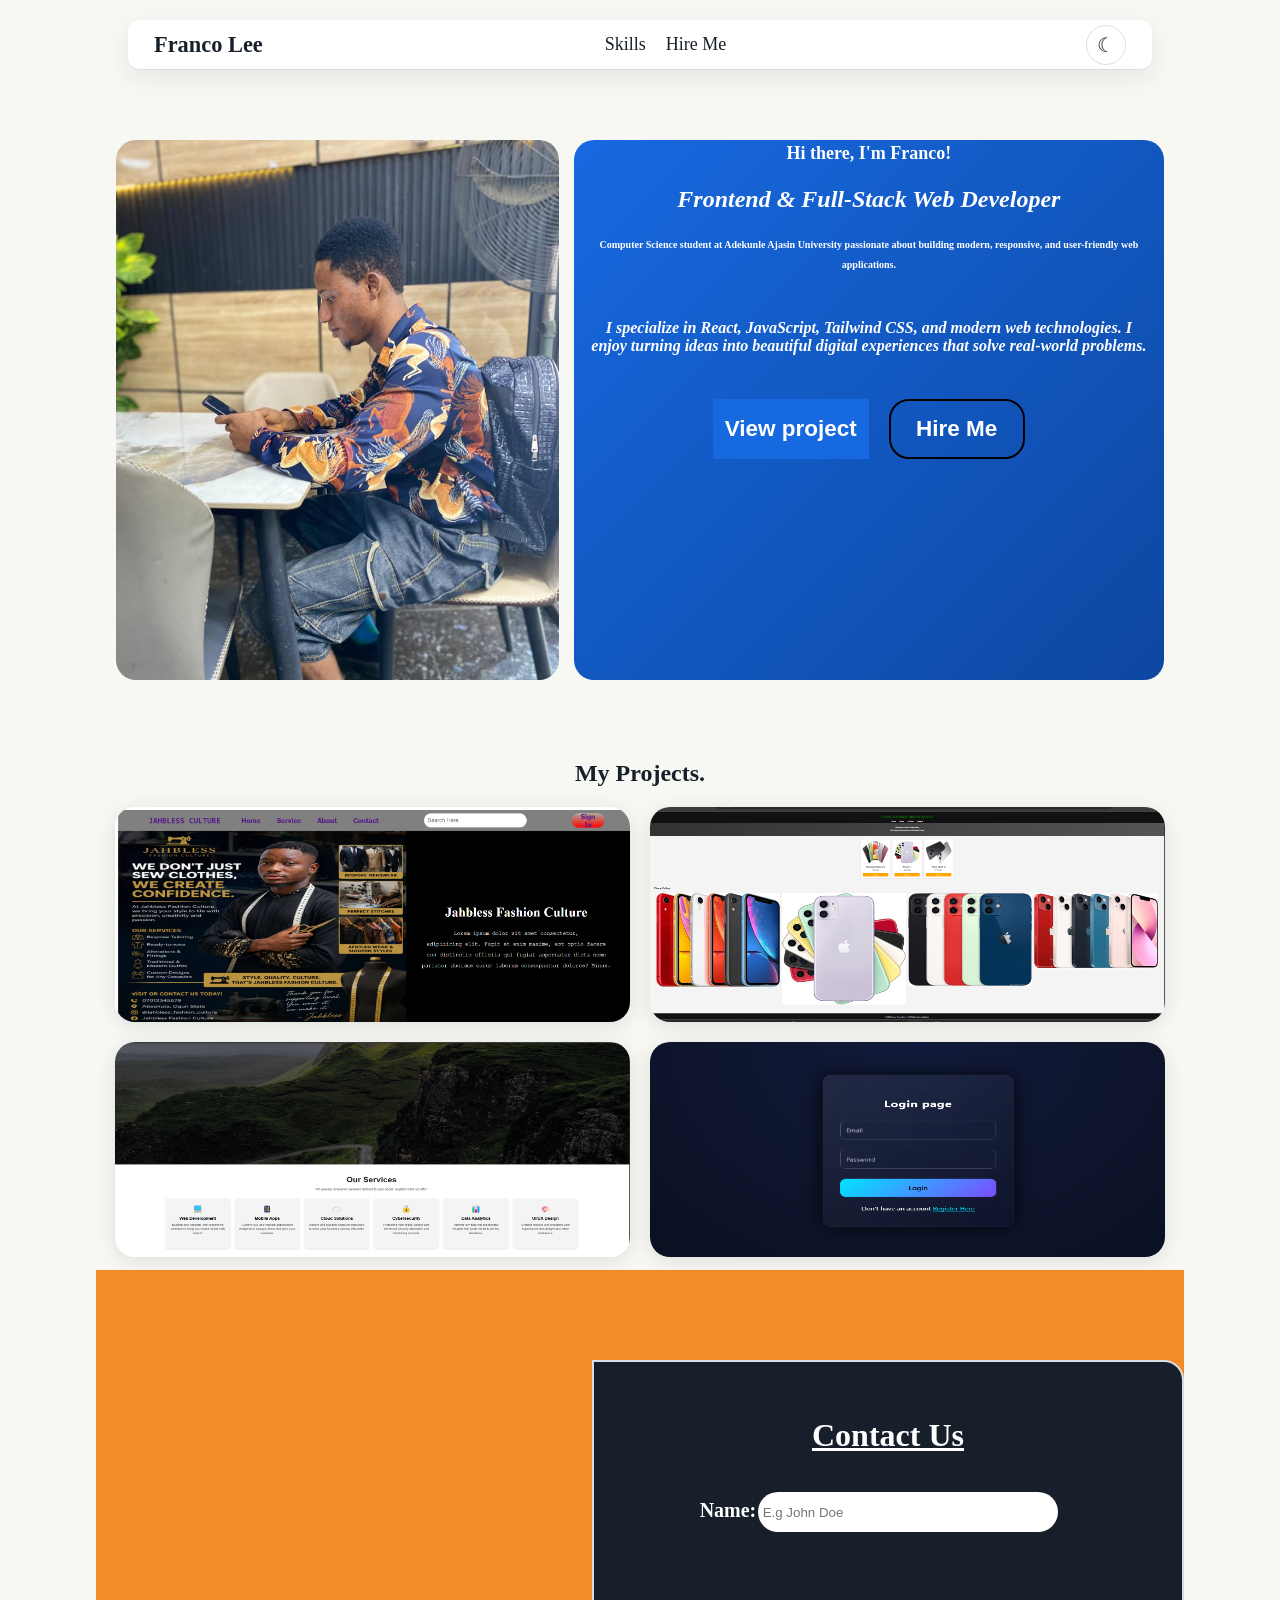
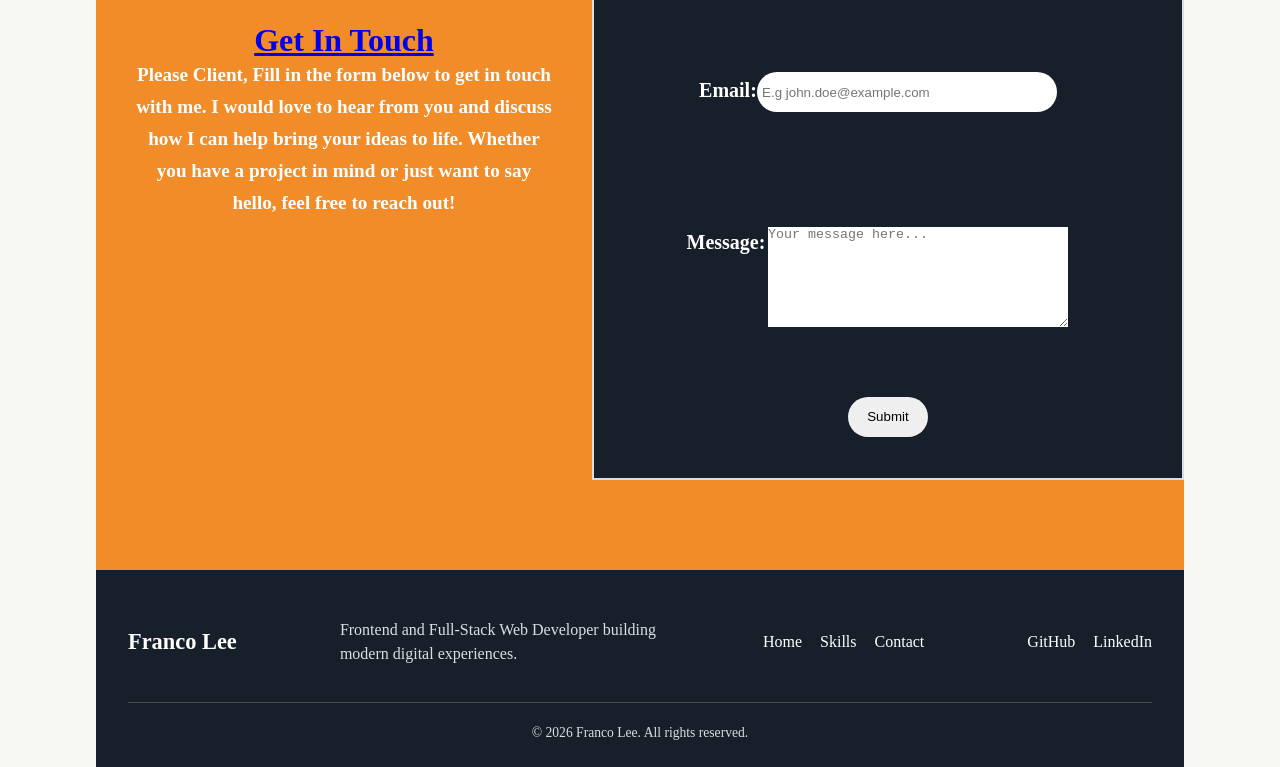
==== index.html @ 3b4adcde "first commit" ====
<!doctype html>
<html lang="en">
  <head>
    <meta charset="UTF-8" />
    <meta name="viewport" content="width=device-width, initial-scale=1.0" />
    <title>Franco Lee portfolio</title>
    <link rel="stylesheet" href="./css/style.css" />
    <link rel="stylesheet" href="https://unpkg.com/aos@next/dist/aos.css" />
  </head>
  <body>
    <header>
      <a
        data-aos="fade-down"
        data-aos-duration="1500"
        href="index2.html"
        class="logo"
        >Franco Lee</a
      >
      <nav>
        <ul>
          <li data-aos="fade-down" data-aos-duration="2000">
            <a href="service.html">Skills</a>
          </li>
          <li data-aos="fade-down" data-aos-duration="2500">
            <a href="contact.html">Hire Me</a>
          </li>
        </ul>
      </nav>
      <button
        data-aos="fade-down"
        data-aos-duration="1500"
        class="theme-toggle"
        id="theme-toggle"
        type="button"
        aria-label="Switch to dark theme"
        aria-pressed="false"
      >
        ☾
      </button>
    </header>

    <section>
      <div class="hero reveal">
        <div
          data-aos="fade-right"
          data-aos-offset="300"
          data-aos-easing="ease-in-sine"
          data-aos-duration="1500"
          class="hero-img"
        ></div>
        <div
          data-aos="fade-up"
          data-aos-anchor-placement="top-bottom"
          data-aos-duration="2000"
          class="hero-box"
        >
          <div class="hero-content">
            <h4
              data-aos="fade-zoom-in"
              data-aos-easing="ease-in-back"
              data-aos-delay="300"
              data-aos-offset="0"
              data-aos-duration="2500"
            >
              Hi there, I'm Franco!
            </h4>
            <br />
            <h1
              data-aos="fade-zoom-in"
              data-aos-easing="ease-in-back"
              data-aos-delay="300"
              data-aos-offset="0"
              data-aos-duration="3000"
            >
              Frontend & Full-Stack Web Developer
            </h1>
            <br />
            <h3
              data-aos="fade-zoom-in"
              data-aos-easing="ease-in-back"
              data-aos-delay="300"
              data-aos-offset="0"
              data-aos-duration="3500"
            >
              Computer Science student at Adekunle Ajasin University passionate
              about building modern, responsive, and user-friendly web
              applications.
            </h3>
            <br />
            <blockquote
              data-aos="fade-zoom-in"
              data-aos-easing="ease-in-back"
              data-aos-delay="300"
              data-aos-offset="0"
              data-aos-duration="4000"
            >
              I specialize in React, JavaScript, Tailwind CSS, and modern web
              technologies. I enjoy turning ideas into beautiful digital
              experiences that solve real-world problems.
            </blockquote>
          </div>
          <div data-aos="fade-down-right" data-aos-duration="1500" class="btn">
            <button onclick="location.href = '#projects'" class="btn1">
              <a href="#projects">View project</a>
            </button>
            <button type="submit" class="btn2">
              <a href="contact.html">Hire Me</a>
            </button>
          </div>
        </div>
      </div>
    </section>

    <section id="projects" class="card reveal">
      <h2>My Projects.</h2>
      <div class="card-child">
        <div class="cards"><img src="./assests/img/jab.png" alt="" /></div>
        <div class="cards">
          <img src="./assests/img/project-1.png" alt="" />
        </div>
        <div class="cards">
          <img src="./assests/img/Screenshot 2026-05-06 003840.png" alt="" />
        </div>
        <div class="cards">
          <img src="./assests/img/Screenshot 2026-05-06 004447.png" alt="" />
        </div>
      </div>
    </section>

    <section class="auth reveal">
      <div class="auth-content">
        <div>
          <h1><a href="contact.html">Get In Touch</a></h1>
          <p>
            Please Client, Fill in the form below to get in touch with me. I
            would love to hear from you and discuss how I can help bring your
            ideas to life. Whether you have a project in mind or just want to
            say hello, feel free to reach out!
          </p>
        </div>
      </div>
      <form action="" method="POST">
        <h3>Contact Us</h3>
        <div class="wrappar">
          <input type="text" placeholder="E.g John Doe" required />
          <label for="Name">Name:</label>
        </div>
        <div class="wrappar">
          <input type="email" placeholder="E.g john.doe@example.com" required />
          <label for="Email">Email:</label>
        </div>
        <div class="wrappar">
          <textarea
            name="message"
            id="message"
            placeholder="Your message here..."
            required
          ></textarea>
          <label for="textarea" class="message">Message:</label>
        </div>
        <div>
          <button type="submit" onclick="location.href = `/contact.html`">
            Submit
          </button>
        </div>
      </form>
    </section>
    <footer class="site-footer reveal">
      <div class="footer-content">
        <a href="index.html" class="footer-logo">Franco Lee</a>

        <p>
          Frontend and Full-Stack Web Developer building modern digital
          experiences.
        </p>

        <nav class="footer-links" aria-label="Footer navigation">
          <a href="index.html">Home</a>
          <a href="service.html">Skills</a>
          <a href="contact.html">Contact</a>
        </nav>

        <div class="footer-socials">
          <a href="#" aria-label="GitHub">GitHub</a>
          <a href="#" aria-label="LinkedIn">LinkedIn</a>
        </div>
      </div>

      <p class="copyright">&copy; 2026 Franco Lee. All rights reserved.</p>
    </footer>
    <script src="./js/theme-toggle.js" defer></script>
    <script src="./js/scroll-reveal.js" defer></script>
    <script src="https://unpkg.com/aos@next/dist/aos.js"></script>
    <script>
      AOS.init();
    </script>
  </body>
</html>
---- css/style.css ----
:root {
  --background: #f7f8f4;
  --surface: #ffffff;
  --text: #17202a;
  --muted-text: #5f6b76;
  --primary: #1769e0;
  --primary-dark: #0d47a1;
  --accent: #f28c28;
  --border: #d9dee5;
}
:root[data-theme="dark"] {
    --background: #101820;
    --surface: #1b2733;
    --text: #f2f5f7;
    --muted-text: #b8c3cc;
    --border: #354452;
}
*{
    box-sizing: border-box;
    border: 0 solid;
    margin: 0;
    padding: 0;
}
html{
    scroll-behavior: smooth;
}
.reveal {
    opacity: 0;
    transform: translateY(28px);
    transition: opacity 700ms ease, transform 700ms ease;
}

.reveal.is-visible {
    opacity: 1;
    transform: translateY(0);
}

@media (prefers-reduced-motion: reduce) {
    .reveal,
    .reveal.is-visible {
        opacity: 1;
        transform: none;
        transition: none;
    }
}
body{
    background: var(--background);
    color: var(--text);
    height: 100vh;
    transition: background-color 250ms ease, color 250ms ease;
}
header{
    display: flex;
    justify-content: space-between;
    align-items: center;
    padding: 0 26px;
    margin:0 auto;
    margin-top: 20px;
    width: 80%;
    height: 50px;
    background: color-mix(in srgb, var(--surface) 94%, transparent);
    border-bottom: 1px solid var(--border);
    border-radius: 12px;
    position: sticky;
    top: 12px;
    z-index: 1000;
    box-shadow: 0 8px 24px rgba(23, 32, 42, 0.08);
    backdrop-filter: blur(12px);
    transition: background-color 250ms ease, box-shadow 250ms ease;
}
.logo{
    font-size: 1.4rem;
    font-weight: 900;
    color: var(--text);
    font-family: 'Inter'; 
    font-style: normal;
    text-decoration: none;
}

nav ul{
    display: flex;
    justify-content: center;
    align-content: center;
    align-items: center;
    text-align: center;
    gap: 6px 20px;
    width: 100%;
    padding: 6px;
    margin-right: 70px;

}
nav ul li{
    list-style:none;
}
nav ul li a{
    font-size: 18px;
    color: var(--text);
    font-style: normal;
    font-stretch: 100%;
    font-display: swap;
    font-family: 'Inter';
    text-decoration: none;
    transition: transform 3s ease;
}
nav ul li a:hover{
    border-bottom: 2px solid blue;
    color: #e8a020;
     border-bottom: 2px solid var(--primary);
     color: var(--accent);
}
.theme-toggle {
    display: grid;
    place-items: center;
    width: 40px;
    height: 40px;
    margin-left: 18px;
    border: 1px solid var(--border);
    border-radius: 50%;
    background: var(--surface);
    color: var(--text);
    cursor: pointer;
    font-size: 1.25rem;
    line-height: 1;
    transition: background-color 250ms ease, color 250ms ease, transform 250ms ease;
}
.theme-toggle:hover {
    background: var(--primary);
    color: #fff;
    transform: rotate(12deg);
}
.hero{
   width: 85%; 
   margin: 50px auto 0 auto;
   padding: 20px;
   display: flex;
   justify-content: space-between;
   gap: 15px;
   /* margin-top: 50px; */
   border-radius: 30px;
}
.hero-img{
    width: 45%;
    height: 60vh;
    border-top-left-radius: 30px;
    background: url(../assests/img/frank.jpeg);
    background-size: cover;
    border-radius: 20px;
    transition: 0.3s ease all;
    
}
.hero-img:hover{
    transform: scale(1.02) ;
}

.hero-box{
    width: 60%;
    height: 60vh;
    border-radius: 20px;
    display:block;
    align-items: center;
    text-align: center;
    padding: 0 auto;
    /* background: radial-gradient(circle at center, blue,rgb(146, 101, 18))center center repeat; */
    background: linear-gradient(135deg, var(--primary), var(--primary-dark));
}
.hero-content{
   margin-top: 3px;
   color: #fff;
}
.hero-content h4{
    font-size: 2vh;
}
.hero-content h1{
    font-size: 1.5em;
    line-height: 35px;
    font-style: italic;
}
.hero-content h3{
    font-size: 10px;
    line-height: 20px;
}
.hero-content blockquote{
    font-weight: 600;
    font-style: italic;
    padding: 1rem;
    margin-top: 10px;
}
.btn{
    width: 70%;
    margin: auto;
    display: flex;
    justify-content: center;
    gap: 20px;
    padding: 8px 12px;
    margin-top: 20px;
    transition: 3s ease all;
}
.btn:hover{
    transform: scale(1.1);
}
.btn1 {
    width: 40%;
    height: 60px;
    background: #c1cbe0;
     background: var(--primary);
    font-weight: 600;
    border: 1px solid ;
     border: 1px solid var(--primary);
    
}
.btn1 a{
    color: #fff;
    text-decoration: none;
    font-size: 2.5vh;
    font-weight: 800;
    
}
.btn1:hover{
    background:  transparent;
    border: 2px solid white;
    color: #fff;
    
}
.btn2{
    width: 35%;
    height: 60px;
    border: 2px solid;
    border-radius: 20px;
    background: transparent;
    transition: 3s ease;
}
.btn2 a{
    color: white;
    font-size: 2.5vh;
    font-weight: 800;
    text-decoration: none;
}
.btn2:hover{
   background:  linear-gradient(yellow,red);
    background: var(--accent);
}
.btn .btn1 .btn2 a{
    text-decoration: none;
}


@media ( max-width:768px) {
    .hero{
     flex-direction: column;
     width: 95%;
     margin-top: 20px;
     padding: 15px;
        
    }
    .hero-img{
        width: 100%;
    }
    .hero-box{
        width: 100%;
        height: 50vh;
    }
    .hero-content{
   /* margin-top: 45px;
   color: #fff; */
   text-align: center;
   align-content: center;
   align-items: center;
   margin-top: 50px;

}

.hero-content h4{
    font-size: 1.2vh;
}

.hero-content h1{
    font-size: 1em;
    line-height: 10px;
    font-style: italic;
}
.hero-content h3{
    font-size: 0.5rem;
    font-weight: bold;
    font-family: 'Segoe UI', Tahoma, Geneva, Verdana, sans-serif;
    line-height: 10px;
}
.hero-content blockquote{
    font-weight: 600;
    font-style: italic;
    padding: 1rem;
   
}
.btn{
    width: 90%;
    margin: auto;
    display: flex;
    justify-content: center;
    gap: 20px;
    padding: 8px 12px;
    margin-top: 20px;
    transition: 3s ease all;
}
.btn1 a{
    font-size: 1vh;
    font-weight: 800;
    
}
.btn2 a{
    font-size: 1vh;
    font-weight: 800;
}
.card{
   width: 100%; 
   height: 700px;
}  
.card-child{
     grid-template-columns: 1fr; 
    height: auto; 

}

/* for contact */

   .auth{
   flex-direction: column;
   height: 40vh;
   
}
.auth-content{
    margin: 50px auto; 
}

.auth form{
    width: 120%;
}

}


.card{
   width: 82%; 
   height: 510px;
   margin: 0 auto;
   margin-top: 60px;
}
.card h2{
    text-align: center;
}
.card-child{
    display: grid;
    grid-template-columns: repeat(2, 1fr);
    gap: 20px;
    margin-top: 20px;
    height: 450px;

}
.cards{
 background: var(--surface);
 overflow: hidden;
 width: 100%;
 height: 100%;
 border-radius: 20px;
 box-shadow: 0 4px 20px rgba(0,0,0,.1);
}
.cards img{
  width: 100%;
 height: 100%;
}

/* Skill at Service */

.skills-showcase {
    width: min(1200px, 90%);
    margin: 80px auto 0;
    padding: 28px;
    position: relative;
    /* background: linear-gradient(
        135deg,
        transparent 0 20%,
        #f5d20d 20% 34%,
        transparent 34% 50%,
        #111111 50% 100%
    ); */
    border-radius: 26px;
    overflow: hidden;
    box-shadow: 0 28px 60px rgba(0, 0, 0, 0.28);
}


.skills-panel {
    position: relative;
    z-index: 1;
    background: rgba(14, 14, 14, 0.96);
    border-radius: 22px;
    padding: clamp(1.5rem, 3vw, 3rem);
    border: 1px solid rgba(255, 255, 255, 0.08);
}

.skills-header {
    text-align: center;
    margin-bottom: 2rem;
}

.skills-header h2 {
    color: #f5f5f5;
    font-size: clamp(2rem, 4vw, 4rem);
    font-weight: 800;
    letter-spacing: 0.02em;
    margin-bottom: 1rem;
}

.skills-header p {
    max-width: 760px;
    margin: 0 auto;
    color: rgba(255, 255, 255, 0.72);
    line-height: 1.8;
    font-size: 1rem;
}

.skills-grid {
    display: grid;
    grid-template-columns: repeat(5, minmax(140px, 1fr));
    gap: 1.25rem;
    justify-content: center;
}

.skill-card {
    min-height: 166px;
    background: rgba(255, 255, 255, 0.02);
    border: 1px solid rgba(255, 255, 255, 0.08);
    border-radius: 18px;
    display: flex;
    flex-direction: column;
    align-items: center;
    justify-content: center;
    padding: 1rem 0.75rem;
    text-align: center;
    box-shadow: inset 0 0 20px rgba(255, 255, 255, 0.02);
    transition: transform 0.25s ease, border-color 0.25s ease;
}

.skill-card:hover {
    transform: translateY(-4px);
    border-color: rgba(245, 210, 13, 0.6);
}

.skill-icon {
    width: 68%;
    height: 20vh;
    border-radius: 16px;
    display: flex;
    align-items: center;
    justify-content: center;
    margin-bottom: 0.9rem;
    font-weight: 800;
    font-size: 1.2rem;
    color: #ffffff;
    background: rgba(255, 255, 255, 0.03);
}

.skill-card span {
    color: rgba(255, 255, 255, 0.8);
    font-size: 0.8rem;
    letter-spacing: 0.08em;
    text-transform: uppercase;
    font-weight: 700;
}

.html-icon {
    background: linear-gradient(135deg, #e34c26, #ff8a65);
}

.css-icon {
    background: linear-gradient(135deg, #2965f1, #64b5f6);
}

.bootstrap-icon {
    background: linear-gradient(135deg, #9a6c8342, #848183);
}

.js-icon {
    background: linear-gradient(135deg, #f0db4f, #f7df1e);
    color: #111111;
}

.react-icon {
    background: linear-gradient(135deg, #61dafb, #1bc4ff);
    color: #112233;
}

.github-icon {
    background: linear-gradient(135deg, #171717, #4c4c4c);
}

.node-icon {
    background: linear-gradient(135deg, #f5f4f4, #4c4c4c);
   
}

.php-icon {
    background: linear-gradient(135deg, #171613, #d3dede);
    color: #1a1a1a;
}

.mongo-icon {
    background: linear-gradient(135deg, #3d9a3d, #67c13a);
    
}


.mysql-icon {
    background: linear-gradient(135deg, #0db7ed, #66d1f2);
}

/* Services */
.services{
    width: min(1200px, 90%);
    margin: 80px auto 0;
    padding: 28px;
    position: relative;
    /* background: linear-gradient(
        135deg,
        transparent 0 20%,
        #f5d20d 20% 34%,
        transparent 34% 50%,
        #111111 50% 100%
    ); */
    border-radius: 26px;
    overflow: hidden;
    box-shadow: 0 28px 60px rgba(0, 0, 0, 0.28);
}
.service-container{
    position: relative;
    z-index: 1;
    background: rgba(14, 14, 14, 0.96);
    border-radius: 22px;
    padding: clamp(1.5rem, 3vw, 3rem);
    border: 1px solid rgba(255, 255, 255, 0.08);
    color: #fff;
}
.ser{
    text-align: center;
    font-size: 2rem;
    font-weight: 900;
    color: #fff;
    text-decoration: underline;
    line-height: 5rem;
    margin-bottom: 22px;
}
.service{
    display: grid;
    grid-template-columns: repeat(3, 1fr);
    gap: 20px;
    justify-content: center;
    line-height: 1.5rem;
}
.service-card{
    background: rgba(255, 255, 255, 0.02);
    border: 1px solid rgba(255, 255, 255, 0.08);
    border-radius: 18px;
    padding: 1rem 0.75rem;
    width: 100%;
    min-height: 166px;
    display: flex;
    flex-direction: column;
    align-items: center;
    justify-content: center;
    padding: 1rem 0.75rem;
    text-align: center;
    box-shadow: inset 0 0 20px rgba(255, 255, 255, 0.02);
    transition: transform 0.25s ease, border-color 0.25s ease;
}
.service-card:hover {
    transform: translateY(-4px);
    border-color: rgba(245, 210, 13, 0.6);
}
.service-card h3{
    font-size: 1.5rem;
    font-weight: 900;
    color: #fff;
   
}
.service-card p{
    font-size: 1rem;
    font-weight: 600;
    color: #fff;
    line-height: 1.5rem;
    margin-top: 15px;
    margin-bottom: 15px;
}
.service-card .amount{
    line-height: 1.5rem;
    margin-top: 15px;
    margin-bottom: 15px;
    background: linear-gradient(135deg, #f7df1e, #c4c2b5);
    padding: 5px 10px;
    border-radius: 8px;
    z-index: 999;
}
.service-card .amount a{
    font-size: 1rem;
    font-weight: 900;
    color: #0e0d0d;
    line-height: 1.5rem;
    margin-top: 15px;
    margin-bottom: 15px;
    text-decoration: none;
    cursor: pointer;
    transition: all 0.3s ease, text-decoration 0.3s ease;

}
.service-card .amount a:hover{
    color: #fff;
    text-decoration: underline;
    background: linear-gradient(135deg, #f28c28, #f5d20d);
    padding: 5px 10px;
}
.service-card .amount data{
    font-size: 1rem;
    font-weight: 900;
    color: #0e0d0d;
    line-height: 1.5rem;
    margin-top: 15px;
    margin-bottom: 15px;

}
/* Contacct */
.auth{
   display: flex;
   justify-content: space-between;
   align-items: center;
   align-content: center;
   text-align: center;
   width: 85%;
   height: 100vh;
   margin: 0 auto;
   padding: 0;
    background: var(--accent);
}

.auth-content{
    width: 60%;
    padding: 20px;
    margin: 20px;
    /* border: 2px solid; */

}
.auth-content h1{
    font-size: 2rem;
    font-weight: 900;
    color: #fff;
    text-decoration: underline;
}
.auth-content p{
    font-size: 1.2rem;
    font-weight: 600;
    color: #fff;
    line-height: 2rem;
}
form{
    width: 80%;
    border: 2px solid var(--border);
    border-top-right-radius: 20px;
    /* margin-right: 30px; */
    height: 80vh;
    margin: 0 auto;
    /* display: block; */
    justify-content: center;
    align-items: center;
    align-content: center;  
    background: var(--text); 
}
form h3{
    color: #fff;
    font-family: Cambria, Cochin, Georgia, Times, 'Times New Roman', serif;
    font-size: 2rem;
    font-weight: 900;
    text-decoration:underline;
    text-shadow: 2px solid yellow;
    line-height: 5vw;
}
.wrappar{
    display: inline-block;
    color: #fff;
    width: 70%;
    height: 20vh;
    /* z-index: 1; */
    /* border: 1px solid rgba(255, 255, 255, 0.2); */
}
.wrappar input{
    position: relative;
    left: 50px;
    width: 300px;
    height: 40px;
    border-radius: 20px;
    padding: 5px;
    border: none;
}
.wrappar label{
    position: relative;
    right: 312px;
    font-weight: 700;
    font-size: 20px;
}
.wrappar input, .wrappar label{
 margin-top: 25px;
 
}
.wrappar textarea {
    width: 300px;
    height: 100px;
    position: relative;
    left: 30px;

}
.message{
    position: relative;
    bottom: 100px;
    margin-left: 300px;
}
 form button{
    width: 80px;
    height: 40px;
    margin-top: -20px;
    border-radius: 30px;
}

.site-footer {
  width: 85%;
  margin: 0 auto;
  padding: 48px 32px 24px;
  background: var(--text);
  color: #ffffff;
}

html[data-theme="dark"] .site-footer {
    background: #0a1118;
}
html[data-theme="dark"] form {
    background: #0a1118;
}

.footer-content {
  display: flex;
  justify-content: space-between;
  align-items: center;
  gap: 28px;
  flex-wrap: wrap;
}

.footer-logo {
  color: #ffffff;
  font-size: 1.4rem;
  font-weight: 900;
  text-decoration: none;
}

.site-footer p {
  max-width: 320px;
  color: #d9dee5;
  line-height: 1.5;
}

.footer-links,
.footer-socials {
  display: flex;
  gap: 18px;
  flex-wrap: wrap;
}

.footer-links a,
.footer-socials a {
  color: #ffffff;
  text-decoration: none;
}

.footer-links a:hover,
.footer-socials a:hover {
  color: var(--accent);
}

.copyright {
  width: 100%;
  max-width: none !important;
  margin-top: 36px;
  padding-top: 20px;
  border-top: 1px solid rgba(255, 255, 255, 0.2);
  text-align: center;
  font-size: 0.85rem;
}

@media (max-width: 1100px) {
    body {
        height: auto;
        overflow-x: hidden;
    }

    header {
        width: 92%;
        margin-top: 12px;
        padding: 0 12px;
        top: 8px;
    }

    .theme-toggle {
        width: 36px;
        height: 36px;
        margin-left: 10px;
    }

    nav ul {
        gap: 12px;
        margin-right: 0;
        padding: 0;
    }

    nav ul li a {
        font-size: 15px;
    }

    .hero {
        width: 94%;
        margin-top: 24px;
        padding: 0;
        flex-direction: column;
        gap: 16px;
    }

    .hero-img,
    .hero-box {
        width: 100%;
    }

    .hero-img {
        height: 46vh;
        min-height: 280px;
    }

    .hero-box {
        height: auto;
        min-height: 420px;
        padding: 32px 18px;
    }

    .hero-content {
        margin-top: 0;
    }

    .hero-content h4 {
        font-size: 1rem;
    }

    .hero-content h1 {
        font-size: 1.7rem;
        line-height: 1.2;
    }

    .hero-content h3 {
        font-size: 0.9rem;
        line-height: 1.5;
    }

    .hero-content blockquote {
        font-size: 0.9rem;
        line-height: 1.5;
        padding: 12px 4px;
    }

    .btn {
        width: 100%;
        gap: 12px;
        margin-top: 24px;
        padding: 0;
    }

    .btn1,
    .btn2 {
        width: 50%;
        height: 50px;
    }

    .btn1 a,
    .btn2 a {
        display: block;
        font-size: 0.85rem;
    }

    .card {
        width: 94%;
        height: auto;
        margin-top: 48px;
    }

    .card-child {
        grid-template-columns: 1fr;
        height: auto;
    }

    .cards {
        height: 260px;
    }

    .cards img {
        object-fit: cover;
    }

    .auth {
        width: 94%;
        height: auto;
        min-height: 0;
        margin-top: 48px;
        padding: 24px 16px 0;
        flex-direction: column;
        gap: 12px;
    }

    .auth-content,
    form {
        width: 100%;
        margin: 0;
    }

    .auth-content {
        padding: 0;
        border: 0;
    }

    .auth-content h1 {
        font-size: 2rem;
    }

    .auth-content p {
        line-height: 1.5;
    }

    .auth form {
        height: auto;
        padding: 24px 16px;
        margin-bottom: 0;
        width: 100%;
        max-width: 100%;
    }

    form h3 {
        font-size: 1.6rem;
        line-height: 1.3;
        margin-bottom: 16px;
    }

    .wrappar {
        display: flex;
        width: 100%;
        height: auto;
        margin-bottom: 16px;
        border: 0;
        flex-direction: column;
    }

    .wrappar input,
    .wrappar textarea {
        position: static;
        width: 100%;
        margin: 0;
    }

    .wrappar label,
    .message {
        position: static;
        order: -1;
        margin: 0 0 6px;
        font-size: 0.95rem;
        text-align: left;
    }

    form button {
        width: 100%;
        margin-top: 4px;
        background: var(--primary);
        color: #fff;
    }
}

@media (max-width: 700px) {
  .site-footer {
    width: 94%;
    padding: 36px 20px 20px;
  }

  .footer-content {
    align-items: flex-start;
    flex-direction: column;
  }

  .footer-links,
  .footer-socials {
    gap: 14px;
  }

  .site-footer p {
    font-size: 0.9rem;
  }
}

@media (max-width: 420px) {
    .logo {
        font-size: 1.1rem;
    }

    nav ul li a {
        font-size: 13px;
    }

    .hero-content h1 {
        font-size: 1.45rem;
    }

    .btn1 a,
    .btn2 a {
        font-size: 0.75rem;
    }
}
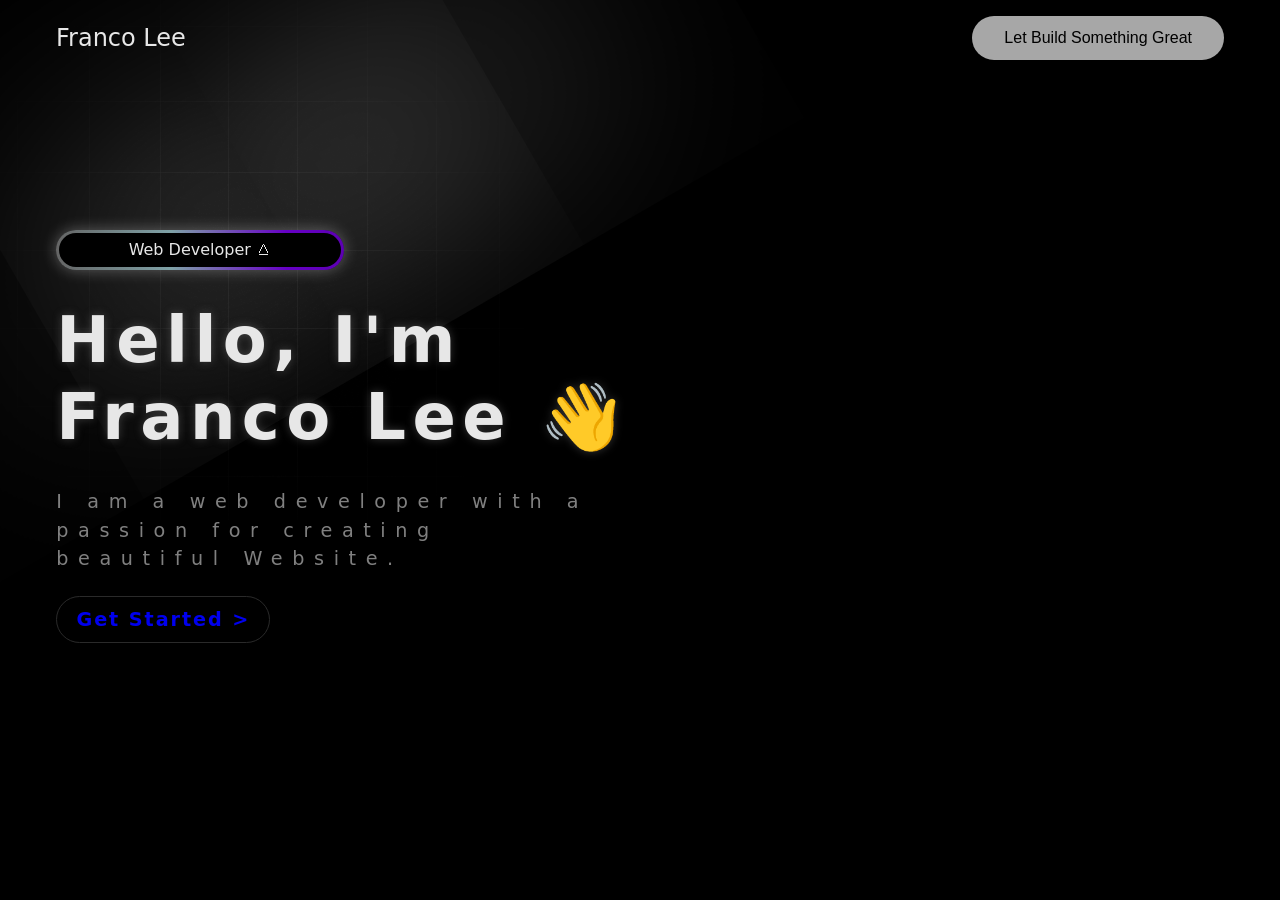
==== commit 2aeaee22: "Update portfolio intro page" ====
--- a/index.html
+++ b/index.html
@@ -2,194 +2,330 @@
 <html lang="en">
   <head>
     <meta charset="UTF-8" />
-    <meta name="viewport" content="width=device-width, initial-scale=1.0" />
-    <title>Franco Lee portfolio</title>
-    <link rel="stylesheet" href="./css/style.css" />
+    <meta name="viewport" content="width= , initial-scale=1.0" />
+    <title>Document</title>
     <link rel="stylesheet" href="https://unpkg.com/aos@next/dist/aos.css" />
   </head>
+  <style>
+    * {
+      margin: 0;
+      padding: 0;
+      box-sizing: border-box;
+    }
+    body {
+      font-family:
+        system-ui,
+        -apple-system,
+        BlinkMacSystemFont,
+        "Segoe UI",
+        Roboto,
+        Oxygen,
+        Ubuntu,
+        Cantarell,
+        "Open Sans",
+        "Helvetica Neue",
+        sans-serif;
+      background-color: black;
+      color: #e7e7e7;
+      min-height: 100vh;
+      line-height: 1.5;
+    }
+
+    .layer-blur {
+      position: fixed;
+      top: 0;
+      left: 0;
+      width: 100%;
+      height: 100%;
+      backdrop-filter: blur(10px);
+      z-index: -1;
+    }
+    /* Gradient and layer blur effect */
+    .image-gradient {
+      position: absolute;
+      top: 0;
+      left: 0;
+      opacity: 0.5;
+      z-index: -1;
+    }
+    .layer-blur {
+      position: absolute;
+      top: 20%;
+      right: 0;
+      left: 5%;
+      width: 30rem;
+      height: 0;
+      box-shadow: 0 0 700px 25px white;
+      rotate: -30deg;
+      z-index: -1;
+    }
+    /* container */
+    .container {
+      width: 100%;
+      margin: 0 auto;
+      padding: 0 2rem;
+      position: relative;
+      overflow: hidden;
+    }
+    header {
+      display: flex;
+      justify-content: space-between;
+      align-items: center;
+      padding: 1rem 1.5rem;
+      z-index: 999;
+    }
+    header h1 {
+      margin: 0;
+      font-size: 1.5rem;
+      font-weight: 300;
+    }
+    .hire-me-button {
+      background-color: #a7a7a7;
+      color: black;
+      border: none;
+      padding: 0.8rem 2rem;
+      border-radius: 50px;
+      cursor: pointer;
+      font-size: 1rem;
+      font-weight: 500;
+      transition: background-color 0.2s ease;
+      z-index: 999;
+    }
+    .hire-me-button:hover {
+      background-color: white;
+    }
+    /* MAIN CONTENT*/
+    main {
+      display: flex;
+      flex-direction: column;
+      justify-content: center;
+
+      min-height: calc(90vh - 6rem);
+    }
+    .content {
+      max-width: 40rem;
+      margin-left: 2%;
+      z-index: 999;
+    }
+
+    .tag-box {
+      position: relative;
+      width: 18rem;
+      height: 2.5rem;
+      border-radius: 50px;
+      background: linear-gradient(
+        to right,
+        #656565,
+        #7fa2a7,
+        #6600c5,
+        #5300a0,
+        #757575,
+        #656565
+      );
+      background-size: 200%;
+      animation: animationGradient 2.5s linear infinite;
+      box-shadow: 0 0 15px rgba(255, 255, 255, 0.3);
+    }
+    @keyframes animationGradient {
+      to {
+        background-position: 200%;
+      }
+    }
+
+    .tag-box .tag {
+      position: absolute;
+      inset: 3px 3px 3px 3px;
+      background-color: black;
+      border-radius: 50px;
+      display: flex;
+      justify-content: center;
+      align-items: center;
+      transition: 0.5s ease;
+      cursor: pointer;
+    }
+
+    .tag-box .tag:hover {
+      color: #5300a0;
+    }
+    .content h1 {
+      font-size: 4rem;
+      font-weight: 600;
+      letter-spacing: 0.1em;
+      margin: 2rem 0;
+      line-height: 1.2;
+      text-shadow: 0 0 10px rgba(128, 128, 128, 0.418);
+    }
+    .sub-heading {
+      font-size: 1.2rem;
+      letter-spacing: 0.5em;
+      font-weight: 400;
+      color: gray;
+      max-width: 35rem;
+    }
+
+    .button {
+      margin-top: 2rem;
+      z-index: 999;
+    }
+    .btn-get-started {
+      text-decoration: none;
+      border: 1px solid #2a2a2a;
+      padding: 0.7rem 1.2rem;
+      border-radius: 50px;
+      font-size: 1.2rem;
+      font-weight: 600;
+      letter-spacing: 0.1em;
+      transition: tranform 0.2s ease;
+    }
+    .btn-get-started:hover {
+      background-color: #1a1a1a;
+      box-shadow: 0 0 0 12px rgba(255, 255, 255, 0.3);
+      transform: scale(1.5%);
+    }
+
+    .robot-3d {
+      position: absolute;
+      top: 15%;
+      right: 0;
+      width: 50%;
+      height: 100%;
+      display: flex;
+      align-items: center;
+      justify-content: center;
+      z-index: 0;
+    }
+
+    /* .robot-3d {
+      width: min(32rem, 85%);
+      height: min(42rem, 70vh);
+      display: block;
+      filter: drop-shadow(0 30px 30px rgba(0, 0, 0, 0.35));
+    } */
+
+    /* tablet responsive */
+    /* @media (max-width: 1300px) {
+      header {
+        padding: 1rem 0.5rem;
+      }
+      .content {
+        margin-top: 85%;
+      }
+      .robot-3d {
+        scale: 0.8;
+        top: -20%;
+        right: 2%;
+      }
+    } */
+
+    /* mobile responsive */
+    @media (max-width: 768px) {
+      header {
+        padding: 0.6rem 1.5rem;
+      }
+      header h1 {
+        font-size: 1.5rem;
+      }
+      .hire-me-button {
+        padding: 0.6rem 1.2rem;
+      }
+      main {
+        margin-top: -10rem;
+      }
+      .content {
+        margin-top: 25rem;
+        max-width: 30rem;
+        margin-left: 10%;
+      }
+      .robot-3d {
+        width: 100%;
+        top: -10rem;
+        right: 0;
+        /* height: 40vh; */
+      }
+
+      .tag-box {
+        width: 12rem;
+      }
+    }
+  </style>
   <body>
-    <header>
-      <a
-        data-aos="fade-down"
-        data-aos-duration="1500"
-        href="index2.html"
-        class="logo"
-        >Franco Lee</a
-      >
-      <nav>
-        <ul>
-          <li data-aos="fade-down" data-aos-duration="2000">
-            <a href="service.html">Skills</a>
-          </li>
-          <li data-aos="fade-down" data-aos-duration="2500">
-            <a href="contact.html">Hire Me</a>
-          </li>
-        </ul>
-      </nav>
-      <button
-        data-aos="fade-down"
-        data-aos-duration="1500"
-        class="theme-toggle"
-        id="theme-toggle"
-        type="button"
-        aria-label="Switch to dark theme"
-        aria-pressed="false"
-      >
-        ☾
-      </button>
-    </header>
-
-    <section>
-      <div class="hero reveal">
-        <div
-          data-aos="fade-right"
-          data-aos-offset="300"
-          data-aos-easing="ease-in-sine"
+    <img class="image-gradient" src="assests/img/gradient.png" alt="gradient" />
+    <div class="layer-blur"></div>
+
+    <div class="container">
+      <header>
+        <h1 data-aos="fade-down" data-aos-duration="1500" class="logo">
+          Franco Lee
+        </h1>
+        <button
+          class="hire-me-button"
+          data-aos="fade-down"
           data-aos-duration="1500"
-          class="hero-img"
-        ></div>
-        <div
-          data-aos="fade-up"
-          data-aos-anchor-placement="top-bottom"
-          data-aos-duration="2000"
-          class="hero-box"
+          onclick="location.href = `/index.html`"
         >
-          <div class="hero-content">
-            <h4
-              data-aos="fade-zoom-in"
-              data-aos-easing="ease-in-back"
-              data-aos-delay="300"
-              data-aos-offset="0"
-              data-aos-duration="2500"
-            >
-              Hi there, I'm Franco!
-            </h4>
-            <br />
-            <h1
-              data-aos="fade-zoom-in"
-              data-aos-easing="ease-in-back"
-              data-aos-delay="300"
-              data-aos-offset="0"
-              data-aos-duration="3000"
-            >
-              Frontend & Full-Stack Web Developer
-            </h1>
-            <br />
-            <h3
-              data-aos="fade-zoom-in"
-              data-aos-easing="ease-in-back"
-              data-aos-delay="300"
-              data-aos-offset="0"
-              data-aos-duration="3500"
-            >
-              Computer Science student at Adekunle Ajasin University passionate
-              about building modern, responsive, and user-friendly web
-              applications.
-            </h3>
-            <br />
-            <blockquote
-              data-aos="fade-zoom-in"
-              data-aos-easing="ease-in-back"
-              data-aos-delay="300"
-              data-aos-offset="0"
-              data-aos-duration="4000"
-            >
-              I specialize in React, JavaScript, Tailwind CSS, and modern web
-              technologies. I enjoy turning ideas into beautiful digital
-              experiences that solve real-world problems.
-            </blockquote>
+          Let Build Something Great <i class="fas fa-arrow-right"></i>
+        </button>
+      </header>
+      <main>
+        <div class="content">
+          <div
+            data-aos="fade-zoom-in"
+            data-aos-easing="ease-in-back"
+            data-aos-delay="300"
+            data-aos-offset="0"
+            data-aos-duration="1500"
+            class="tag-box"
+          >
+            <div class="tag">Web Developer &wedbar;</div>
           </div>
-          <div data-aos="fade-down-right" data-aos-duration="1500" class="btn">
-            <button onclick="location.href = '#projects'" class="btn1">
-              <a href="#projects">View project</a>
-            </button>
-            <button type="submit" class="btn2">
-              <a href="contact.html">Hire Me</a>
-            </button>
+          <h1
+            data-aos="fade-zoom-in"
+            data-aos-easing="ease-in-back"
+            data-aos-delay="300"
+            data-aos-offset="0"
+            data-aos-duration="2000"
+            class="main-heading"
+          >
+            Hello, I'm Franco Lee 👋
+          </h1>
+          <p
+            data-aos="fade-zoom-in"
+            data-aos-easing="ease-in-back"
+            data-aos-delay="300"
+            data-aos-offset="0"
+            data-aos-duration="2500"
+            class="sub-heading"
+          >
+            I am a web developer with a passion for creating beautiful Website.
+          </p>
+          <div
+            data-aos="fade-zoom-in"
+            data-aos-easing="ease-in-back"
+            data-aos-delay="300"
+            data-aos-offset="0"
+            data-aos-duration="3000"
+            class="button"
+          >
+            <a href="index.html" class="btn-get-started">Get Started &gt;</a>
           </div>
         </div>
-      </div>
-    </section>
-
-    <section id="projects" class="card reveal">
-      <h2>My Projects.</h2>
-      <div class="card-child">
-        <div class="cards"><img src="./assests/img/jab.png" alt="" /></div>
-        <div class="cards">
-          <img src="./assests/img/project-1.png" alt="" />
-        </div>
-        <div class="cards">
-          <img src="./assests/img/Screenshot 2026-05-06 003840.png" alt="" />
-        </div>
-        <div class="cards">
-          <img src="./assests/img/Screenshot 2026-05-06 004447.png" alt="" />
-        </div>
-      </div>
-    </section>
-
-    <section class="auth reveal">
-      <div class="auth-content">
-        <div>
-          <h1><a href="contact.html">Get In Touch</a></h1>
-          <p>
-            Please Client, Fill in the form below to get in touch with me. I
-            would love to hear from you and discuss how I can help bring your
-            ideas to life. Whether you have a project in mind or just want to
-            say hello, feel free to reach out!
-          </p>
-        </div>
-      </div>
-      <form action="" method="POST">
-        <h3>Contact Us</h3>
-        <div class="wrappar">
-          <input type="text" placeholder="E.g John Doe" required />
-          <label for="Name">Name:</label>
-        </div>
-        <div class="wrappar">
-          <input type="email" placeholder="E.g john.doe@example.com" required />
-          <label for="Email">Email:</label>
-        </div>
-        <div class="wrappar">
-          <textarea
-            name="message"
-            id="message"
-            placeholder="Your message here..."
-            required
-          ></textarea>
-          <label for="textarea" class="message">Message:</label>
-        </div>
-        <div>
-          <button type="submit" onclick="location.href = `/contact.html`">
-            Submit
-          </button>
-        </div>
-      </form>
-    </section>
-    <footer class="site-footer reveal">
-      <div class="footer-content">
-        <a href="index.html" class="footer-logo">Franco Lee</a>
-
-        <p>
-          Frontend and Full-Stack Web Developer building modern digital
-          experiences.
-        </p>
-
-        <nav class="footer-links" aria-label="Footer navigation">
-          <a href="index.html">Home</a>
-          <a href="service.html">Skills</a>
-          <a href="contact.html">Contact</a>
-        </nav>
-
-        <div class="footer-socials">
-          <a href="#" aria-label="GitHub">GitHub</a>
-          <a href="#" aria-label="LinkedIn">LinkedIn</a>
-        </div>
-      </div>
-
-      <p class="copyright">&copy; 2026 Franco Lee. All rights reserved.</p>
-    </footer>
-    <script src="./js/theme-toggle.js" defer></script>
-    <script src="./js/scroll-reveal.js" defer></script>
+      </main>
+
+      <spline-viewer
+        data-aos="fade-zoom-in"
+        data-aos-easing="ease-in-back"
+        data-aos-delay="300"
+        data-aos-offset="0"
+        data-aos-duration="3000"
+        class="robot-3d"
+        url="https://prod.spline.design/1LivOqvtJASXmCah/scene.splinecode"
+        branding="false"
+      ></spline-viewer>
+    </div>
+    <script
+      type="module"
+      src="https://cdn.spline.design/@splinetool/viewer@2.0.41/build/spline-viewer.js"
+    ></script>
     <script src="https://unpkg.com/aos@next/dist/aos.js"></script>
     <script>
       AOS.init();
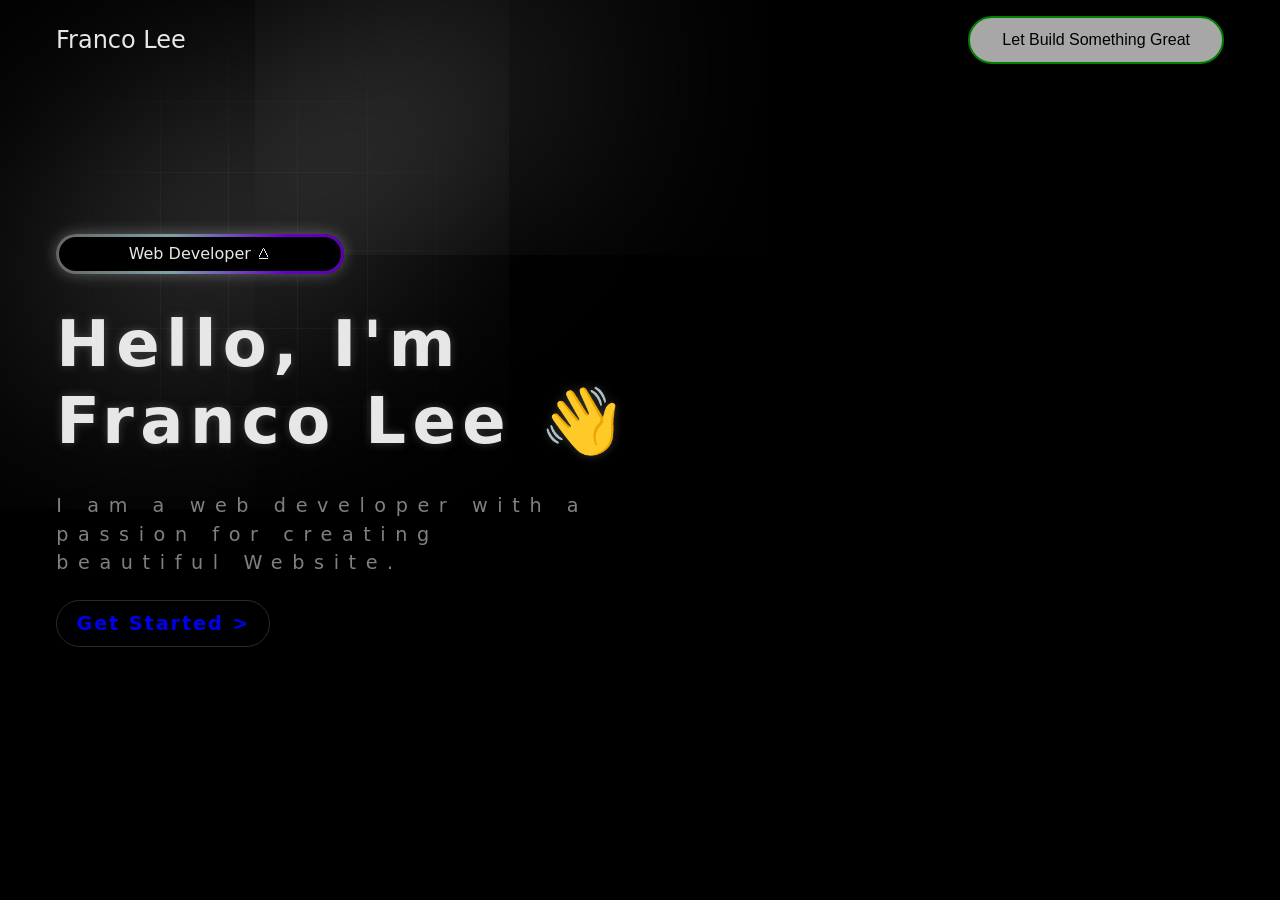
==== commit fe43dd5d: "Update portfolio index  page" ====
--- a/index.html
+++ b/index.html
@@ -29,9 +29,10 @@
       color: #e7e7e7;
       min-height: 100vh;
       line-height: 1.5;
-    }
-
-    .layer-blur {
+      width: 100%;
+    }
+
+    /* .layer-blur {
       position: fixed;
       top: 0;
       left: 0;
@@ -39,7 +40,7 @@
       height: 100%;
       backdrop-filter: blur(10px);
       z-index: -1;
-    }
+    } */
     /* Gradient and layer blur effect */
     .image-gradient {
       position: absolute;
@@ -66,12 +67,14 @@
       padding: 0 2rem;
       position: relative;
       overflow: hidden;
+      min-height: 82vh;
     }
     header {
       display: flex;
       justify-content: space-between;
       align-items: center;
       padding: 1rem 1.5rem;
+      width: 100%;
       z-index: 999;
     }
     header h1 {
@@ -88,6 +91,7 @@
       cursor: pointer;
       font-size: 1rem;
       font-weight: 500;
+      border: 2px solid green;
       transition: background-color 0.2s ease;
       z-index: 999;
     }
@@ -99,7 +103,6 @@
       display: flex;
       flex-direction: column;
       justify-content: center;
-
       min-height: calc(90vh - 6rem);
     }
     .content {
@@ -163,7 +166,7 @@
       max-width: 35rem;
     }
 
-    .button {
+    .content .button {
       margin-top: 2rem;
       z-index: 999;
     }
@@ -219,32 +222,49 @@
 
     /* mobile responsive */
     @media (max-width: 768px) {
+      body {
+        min-height: 80vh;
+        width: 100%;
+      }
       header {
         padding: 0.6rem 1.5rem;
+        width: 100%;
       }
       header h1 {
-        font-size: 1.5rem;
+        font-size: 0.9rem;
       }
       .hire-me-button {
         padding: 0.6rem 1.2rem;
-      }
-      main {
-        margin-top: -10rem;
-      }
+        font-size: 0.5rem;
+      }
+
       .content {
-        margin-top: 25rem;
+        margin-top: 1rem;
         max-width: 30rem;
         margin-left: 10%;
       }
+      .content h1 {
+        font-size: 2rem;
+      }
+      .sub-heading {
+        font-size: 0.9rem;
+        letter-spacing: 0.2em;
+        font-weight: 400;
+        color: gray;
+        max-width: 35rem;
+      }
       .robot-3d {
         width: 100%;
-        top: -10rem;
+        top: -6rem;
         right: 0;
         /* height: 40vh; */
       }
 
       .tag-box {
         width: 12rem;
+      }
+      .content .button {
+        text-align: center;
       }
     }
   </style>
@@ -306,7 +326,7 @@
             data-aos-duration="3000"
             class="button"
           >
-            <a href="index.html" class="btn-get-started">Get Started &gt;</a>
+            <a href="Landing.html" class="btn-get-started">Get Started &gt;</a>
           </div>
         </div>
       </main>
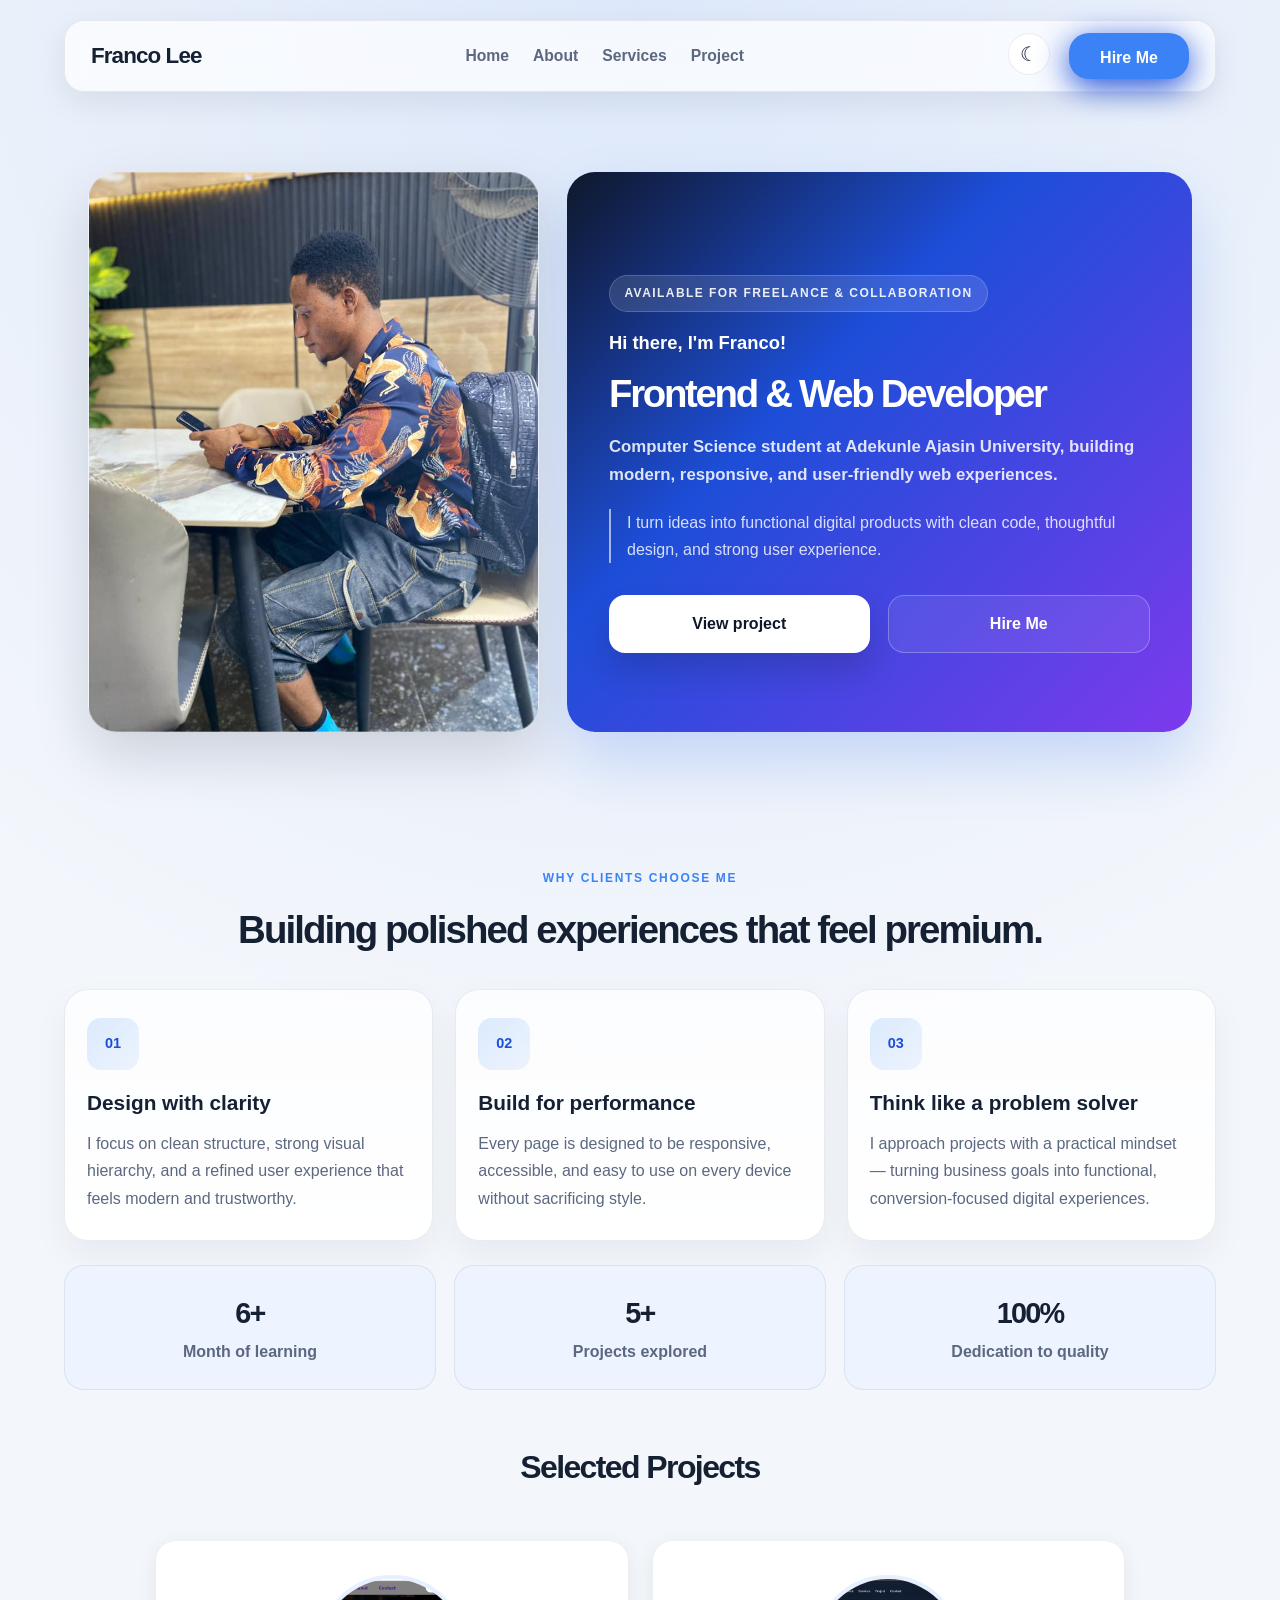
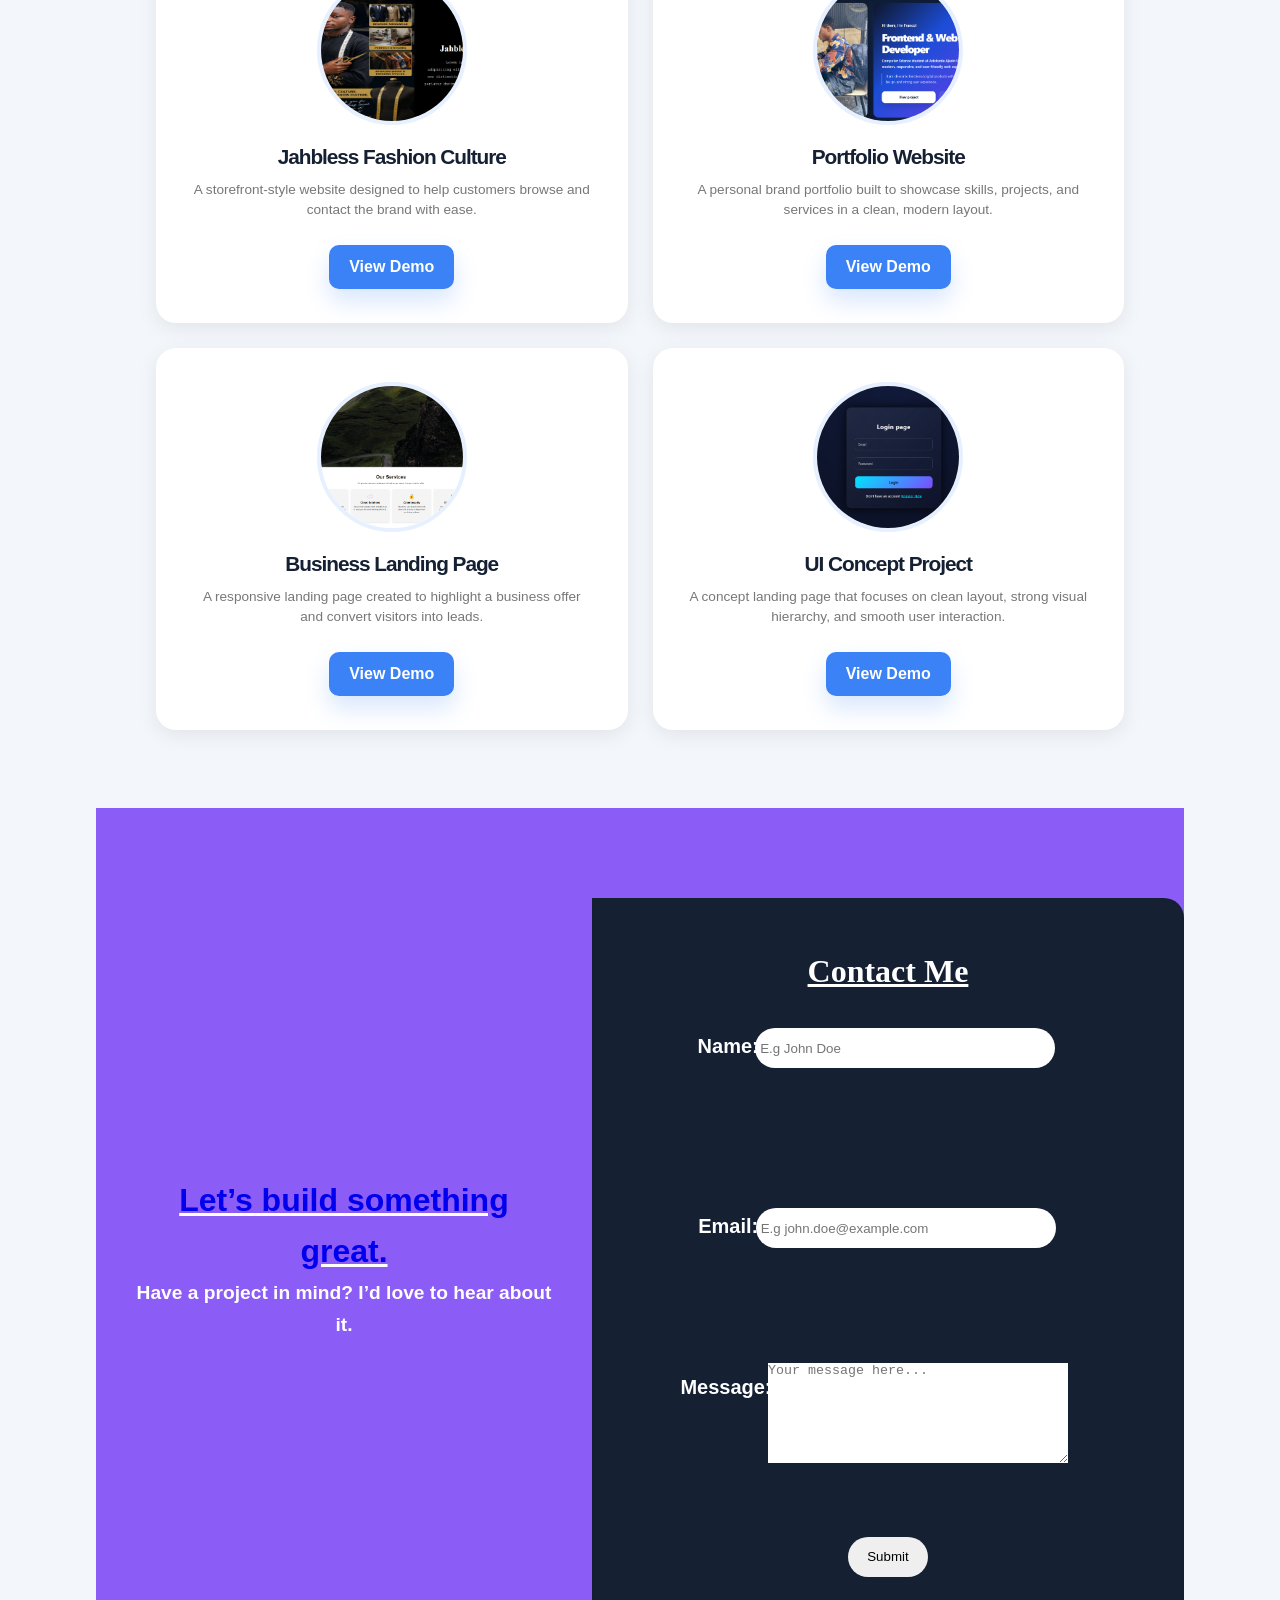
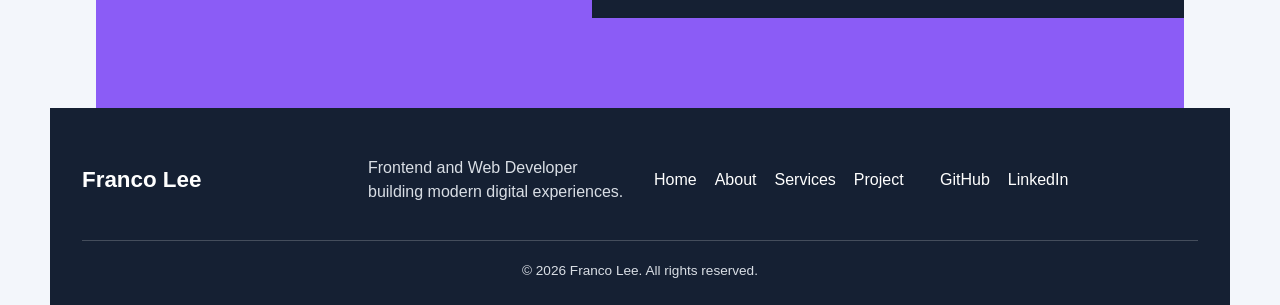
==== commit 5946cb07: "redisgn to another design" ====
--- a/index.html
+++ b/index.html
@@ -2,353 +2,250 @@
 <html lang="en">
   <head>
     <meta charset="UTF-8" />
-    <meta name="viewport" content="width= , initial-scale=1.0" />
-    <title>Document</title>
-    <link rel="stylesheet" href="https://unpkg.com/aos@next/dist/aos.css" />
+    <meta name="viewport" content="width=device-width, initial-scale=1.0" />
+    <title>Franco Lee | Portfolio</title>
+    <link rel="stylesheet" href="./css/style.css" />
   </head>
-  <style>
-    * {
-      margin: 0;
-      padding: 0;
-      box-sizing: border-box;
-    }
-    body {
-      font-family:
-        system-ui,
-        -apple-system,
-        BlinkMacSystemFont,
-        "Segoe UI",
-        Roboto,
-        Oxygen,
-        Ubuntu,
-        Cantarell,
-        "Open Sans",
-        "Helvetica Neue",
-        sans-serif;
-      background-color: black;
-      color: #e7e7e7;
-      min-height: 100vh;
-      line-height: 1.5;
-      width: 100%;
-    }
-
-    /* .layer-blur {
-      position: fixed;
-      top: 0;
-      left: 0;
-      width: 100%;
-      height: 100%;
-      backdrop-filter: blur(10px);
-      z-index: -1;
-    } */
-    /* Gradient and layer blur effect */
-    .image-gradient {
-      position: absolute;
-      top: 0;
-      left: 0;
-      opacity: 0.5;
-      z-index: -1;
-    }
-    .layer-blur {
-      position: absolute;
-      top: 20%;
-      right: 0;
-      left: 5%;
-      width: 30rem;
-      height: 0;
-      box-shadow: 0 0 700px 25px white;
-      rotate: -30deg;
-      z-index: -1;
-    }
-    /* container */
-    .container {
-      width: 100%;
-      margin: 0 auto;
-      padding: 0 2rem;
-      position: relative;
-      overflow: hidden;
-      min-height: 82vh;
-    }
-    header {
-      display: flex;
-      justify-content: space-between;
-      align-items: center;
-      padding: 1rem 1.5rem;
-      width: 100%;
-      z-index: 999;
-    }
-    header h1 {
-      margin: 0;
-      font-size: 1.5rem;
-      font-weight: 300;
-    }
-    .hire-me-button {
-      background-color: #a7a7a7;
-      color: black;
-      border: none;
-      padding: 0.8rem 2rem;
-      border-radius: 50px;
-      cursor: pointer;
-      font-size: 1rem;
-      font-weight: 500;
-      border: 2px solid green;
-      transition: background-color 0.2s ease;
-      z-index: 999;
-    }
-    .hire-me-button:hover {
-      background-color: white;
-    }
-    /* MAIN CONTENT*/
-    main {
-      display: flex;
-      flex-direction: column;
-      justify-content: center;
-      min-height: calc(90vh - 6rem);
-    }
-    .content {
-      max-width: 40rem;
-      margin-left: 2%;
-      z-index: 999;
-    }
-
-    .tag-box {
-      position: relative;
-      width: 18rem;
-      height: 2.5rem;
-      border-radius: 50px;
-      background: linear-gradient(
-        to right,
-        #656565,
-        #7fa2a7,
-        #6600c5,
-        #5300a0,
-        #757575,
-        #656565
-      );
-      background-size: 200%;
-      animation: animationGradient 2.5s linear infinite;
-      box-shadow: 0 0 15px rgba(255, 255, 255, 0.3);
-    }
-    @keyframes animationGradient {
-      to {
-        background-position: 200%;
-      }
-    }
-
-    .tag-box .tag {
-      position: absolute;
-      inset: 3px 3px 3px 3px;
-      background-color: black;
-      border-radius: 50px;
-      display: flex;
-      justify-content: center;
-      align-items: center;
-      transition: 0.5s ease;
-      cursor: pointer;
-    }
-
-    .tag-box .tag:hover {
-      color: #5300a0;
-    }
-    .content h1 {
-      font-size: 4rem;
-      font-weight: 600;
-      letter-spacing: 0.1em;
-      margin: 2rem 0;
-      line-height: 1.2;
-      text-shadow: 0 0 10px rgba(128, 128, 128, 0.418);
-    }
-    .sub-heading {
-      font-size: 1.2rem;
-      letter-spacing: 0.5em;
-      font-weight: 400;
-      color: gray;
-      max-width: 35rem;
-    }
-
-    .content .button {
-      margin-top: 2rem;
-      z-index: 999;
-    }
-    .btn-get-started {
-      text-decoration: none;
-      border: 1px solid #2a2a2a;
-      padding: 0.7rem 1.2rem;
-      border-radius: 50px;
-      font-size: 1.2rem;
-      font-weight: 600;
-      letter-spacing: 0.1em;
-      transition: tranform 0.2s ease;
-    }
-    .btn-get-started:hover {
-      background-color: #1a1a1a;
-      box-shadow: 0 0 0 12px rgba(255, 255, 255, 0.3);
-      transform: scale(1.5%);
-    }
-
-    .robot-3d {
-      position: absolute;
-      top: 15%;
-      right: 0;
-      width: 50%;
-      height: 100%;
-      display: flex;
-      align-items: center;
-      justify-content: center;
-      z-index: 0;
-    }
-
-    /* .robot-3d {
-      width: min(32rem, 85%);
-      height: min(42rem, 70vh);
-      display: block;
-      filter: drop-shadow(0 30px 30px rgba(0, 0, 0, 0.35));
-    } */
-
-    /* tablet responsive */
-    /* @media (max-width: 1300px) {
-      header {
-        padding: 1rem 0.5rem;
-      }
-      .content {
-        margin-top: 85%;
-      }
-      .robot-3d {
-        scale: 0.8;
-        top: -20%;
-        right: 2%;
-      }
-    } */
-
-    /* mobile responsive */
-    @media (max-width: 768px) {
-      body {
-        min-height: 80vh;
-        width: 100%;
-      }
-      header {
-        padding: 0.6rem 1.5rem;
-        width: 100%;
-      }
-      header h1 {
-        font-size: 0.9rem;
-      }
-      .hire-me-button {
-        padding: 0.6rem 1.2rem;
-        font-size: 0.5rem;
-      }
-
-      .content {
-        margin-top: 1rem;
-        max-width: 30rem;
-        margin-left: 10%;
-      }
-      .content h1 {
-        font-size: 2rem;
-      }
-      .sub-heading {
-        font-size: 0.9rem;
-        letter-spacing: 0.2em;
-        font-weight: 400;
-        color: gray;
-        max-width: 35rem;
-      }
-      .robot-3d {
-        width: 100%;
-        top: -6rem;
-        right: 0;
-        /* height: 40vh; */
-      }
-
-      .tag-box {
-        width: 12rem;
-      }
-      .content .button {
-        text-align: center;
-      }
-    }
-  </style>
   <body>
-    <img class="image-gradient" src="assests/img/gradient.png" alt="gradient" />
-    <div class="layer-blur"></div>
-
-    <div class="container">
-      <header>
-        <h1 data-aos="fade-down" data-aos-duration="1500" class="logo">
-          Franco Lee
-        </h1>
+    <header>
+      <a href="Landing.html" class="logo">Franco Lee</a>
+      <nav>
+        <ul>
+          <li><a href="Landing.html">Home</a></li>
+          <li><a href="about.html">About</a></li>
+          <li><a href="service.html">Services</a></li>
+          <li><a href="project.html">Project</a></li>
+        </ul>
+      </nav>
+      <div class="header-button">
         <button
-          class="hire-me-button"
-          data-aos="fade-down"
-          data-aos-duration="1500"
-          onclick="location.href = `/index.html`"
+          class="theme-toggle"
+          id="theme-toggle"
+          type="button"
+          aria-label="Switch to dark theme"
+          aria-pressed="false"
         >
-          Let Build Something Great <i class="fas fa-arrow-right"></i>
+          ☾
         </button>
-      </header>
-      <main>
-        <div class="content">
-          <div
-            data-aos="fade-zoom-in"
-            data-aos-easing="ease-in-back"
-            data-aos-delay="300"
-            data-aos-offset="0"
-            data-aos-duration="1500"
-            class="tag-box"
+        <a href="contact.html" class="btn-1">Hire Me</a>
+      </div>
+    </header>
+
+    <section>
+      <div class="hero reveal">
+        <div class="hero-img" aria-label="Franco Lee portrait"></div>
+        <div class="hero-box">
+          <div class="hero-content">
+            <span class="eyebrow">Available for freelance & collaboration</span>
+            <h4>Hi there, I'm Franco!</h4>
+            <h1>Frontend & Web Developer</h1>
+            <h3>
+              Computer Science student at Adekunle Ajasin University, building
+              modern, responsive, and user-friendly web experiences.
+            </h3>
+            <blockquote>
+              I turn ideas into functional digital products with clean code,
+              thoughtful design, and strong user experience.
+            </blockquote>
+          </div>
+          <div class="btn">
+            <a href="project.html" class="btn1">View project</a>
+            <a href="contact.html" class="btn2">Hire Me</a>
+          </div>
+        </div>
+      </div>
+    </section>
+
+    <section class="brand-section reveal">
+      <div class="section-heading">
+        <span class="section-tag">Why clients choose me</span>
+        <h2>Building polished experiences that feel premium.</h2>
+      </div>
+
+      <div class="brand-grid">
+        <article class="brand-card">
+          <span class="brand-icon">01</span>
+          <h3>Design with clarity</h3>
+          <p>
+            I focus on clean structure, strong visual hierarchy, and a refined
+            user experience that feels modern and trustworthy.
+          </p>
+        </article>
+
+        <article class="brand-card">
+          <span class="brand-icon">02</span>
+          <h3>Build for performance</h3>
+          <p>
+            Every page is designed to be responsive, accessible, and easy to use
+            on every device without sacrificing style.
+          </p>
+        </article>
+
+        <article class="brand-card">
+          <span class="brand-icon">03</span>
+          <h3>Think like a problem solver</h3>
+          <p>
+            I approach projects with a practical mindset — turning business
+            goals into functional, conversion-focused digital experiences.
+          </p>
+        </article>
+      </div>
+
+      <div class="brand-metrics">
+        <div class="metric-box">
+          <strong>6+</strong>
+          <span>Month of learning</span>
+        </div>
+        <div class="metric-box">
+          <strong>5+</strong>
+          <span>Projects explored</span>
+        </div>
+        <div class="metric-box">
+          <strong>100%</strong>
+          <span>Dedication to quality</span>
+        </div>
+      </div>
+    </section>
+
+    <section id="projects" class="card reveal">
+      <h2>Selected Projects</h2>
+      <div class="card-child">
+        <div class="cards">
+          <img
+            src="./assests/img/jab.png"
+            alt="Jahbless Fashion Culture project"
+          />
+          <div class="cards-child">
+            <h2>Jahbless Fashion Culture</h2>
+            <small>
+              A storefront-style website designed to help customers browse and
+              contact the brand with ease.
+            </small>
+            <div class="cards-child-2">
+              <a href="project.html">View Demo</a>
+            </div>
+          </div>
+        </div>
+
+        <div class="cards">
+          <img src="./assests/img/portfolio 2.png" alt="Portfolio project" />
+          <div class="cards-child">
+            <h2>Portfolio Website</h2>
+            <small>
+              A personal brand portfolio built to showcase skills, projects, and
+              services in a clean, modern layout.
+            </small>
+            <div class="cards-child-2">
+              <a href="project.html">View Demo</a>
+            </div>
+          </div>
+        </div>
+
+        <div class="cards">
+          <img
+            src="./assests/img/Screenshot 2026-05-06 003840.png"
+            alt="Business website"
+          />
+          <div class="cards-child">
+            <h2>Business Landing Page</h2>
+            <small>
+              A responsive landing page created to highlight a business offer
+              and convert visitors into leads.
+            </small>
+            <div class="cards-child-2">
+              <a href="project.html">View Demo</a>
+            </div>
+          </div>
+        </div>
+
+        <div class="cards">
+          <img
+            src="./assests/img/Screenshot 2026-05-06 004447.png"
+            alt="App style project"
+          />
+          <div class="cards-child">
+            <h2>UI Concept Project</h2>
+            <small>
+              A concept landing page that focuses on clean layout, strong visual
+              hierarchy, and smooth user interaction.
+            </small>
+            <div class="cards-child-2">
+              <a href="project.html">View Demo</a>
+            </div>
+          </div>
+        </div>
+      </div>
+    </section>
+
+    <section class="auth reveal">
+      <div class="auth-content">
+        <div>
+          <h1><a href="contact.html">Let’s build something great.</a></h1>
+          <p>Have a project in mind? I’d love to hear about it.</p>
+        </div>
+      </div>
+      <form action="#" method="POST">
+        <h3>Contact Me</h3>
+        <div class="wrappar">
+          <input id="name" type="text" placeholder="E.g John Doe" required />
+          <label for="name">Name:</label>
+        </div>
+        <div class="wrappar">
+          <input
+            id="email"
+            type="email"
+            placeholder="E.g john.doe@example.com"
+            required
+          />
+          <label for="email">Email:</label>
+        </div>
+        <div class="wrappar">
+          <textarea
+            id="message"
+            name="message"
+            placeholder="Your message here..."
+            required
+          ></textarea>
+          <label for="message" class="message">Message:</label>
+        </div>
+        <div>
+          <button type="submit">Submit</button>
+        </div>
+      </form>
+    </section>
+
+    <footer class="site-footer reveal">
+      <div class="footer-content">
+        <a href="Landing.html" class="footer-logo">Franco Lee</a>
+        <p>Frontend and Web Developer building modern digital experiences.</p>
+
+        <nav class="footer-links" aria-label="Footer navigation">
+          <a href="Landing.html">Home</a>
+          <a href="about.html">About</a>
+          <a href="service.html">Services</a>
+          <a href="project.html">Project</a>
+        </nav>
+
+        <div class="footer-socials">
+          <a
+            href="https://github.com/"
+            target="_blank"
+            rel="noopener noreferrer"
+            >GitHub</a
           >
-            <div class="tag">Web Developer &wedbar;</div>
-          </div>
-          <h1
-            data-aos="fade-zoom-in"
-            data-aos-easing="ease-in-back"
-            data-aos-delay="300"
-            data-aos-offset="0"
-            data-aos-duration="2000"
-            class="main-heading"
+          <a
+            href="https://www.linkedin.com/"
+            target="_blank"
+            rel="noopener noreferrer"
+            >LinkedIn</a
           >
-            Hello, I'm Franco Lee 👋
-          </h1>
-          <p
-            data-aos="fade-zoom-in"
-            data-aos-easing="ease-in-back"
-            data-aos-delay="300"
-            data-aos-offset="0"
-            data-aos-duration="2500"
-            class="sub-heading"
-          >
-            I am a web developer with a passion for creating beautiful Website.
-          </p>
-          <div
-            data-aos="fade-zoom-in"
-            data-aos-easing="ease-in-back"
-            data-aos-delay="300"
-            data-aos-offset="0"
-            data-aos-duration="3000"
-            class="button"
-          >
-            <a href="Landing.html" class="btn-get-started">Get Started &gt;</a>
-          </div>
-        </div>
-      </main>
-
-      <spline-viewer
-        data-aos="fade-zoom-in"
-        data-aos-easing="ease-in-back"
-        data-aos-delay="300"
-        data-aos-offset="0"
-        data-aos-duration="3000"
-        class="robot-3d"
-        url="https://prod.spline.design/1LivOqvtJASXmCah/scene.splinecode"
-        branding="false"
-      ></spline-viewer>
-    </div>
-    <script
-      type="module"
-      src="https://cdn.spline.design/@splinetool/viewer@2.0.41/build/spline-viewer.js"
-    ></script>
-    <script src="https://unpkg.com/aos@next/dist/aos.js"></script>
-    <script>
-      AOS.init();
-    </script>
+        </div>
+      </div>
+
+      <p class="copyright">&copy; 2026 Franco Lee. All rights reserved.</p>
+    </footer>
+
+    <script src="./js/theme-toggle.js" defer></script>
+    <script src="./js/scroll-reveal.js" defer></script>
   </body>
 </html>
--- a/css/style.css
+++ b/css/style.css
@@ -0,0 +1,1980 @@
+:root {
+  --background: #f3f6fb;
+  --background-strong: #0d1424;
+  --surface: #ffffff;
+  --surface-soft: #eef4ff;
+  --text: #152033;
+  --text-soft: #5c6880;
+  --primary: #3b82f6;
+  --primary-dark: #1d4ed8;
+  --accent: #8b5cf6;
+  --accent-soft: #dbeafe;
+  --border: rgba(17, 24, 39, 0.08);
+  --shadow: rgba(15, 23, 42, 0.14);
+}
+:root[data-theme="dark"] {
+  --background: #0b1220;
+  --background-strong: #111827;
+  --surface: #121c2d;
+  --surface-soft: #1a2940;
+  --text: #edf3ff;
+  --text-soft: #b5c0d1;
+  --primary: #60a5fa;
+  --primary-dark: #2563eb;
+  --accent: #a78bfa;
+  --accent-soft: rgba(96, 165, 250, 0.12);
+  --border: rgba(148, 163, 184, 0.18);
+  --shadow: rgba(2, 6, 23, 0.45);
+}
+
+* {
+  box-sizing: border-box;
+  border: 0 solid;
+  margin: 0;
+  padding: 0;
+}
+html {
+  scroll-behavior: smooth;
+}
+body {
+  background: radial-gradient(circle at top, rgba(59, 130, 246, 0.12), transparent 30%), var(--background);
+  color: var(--text);
+  min-height: 100vh;
+  transition: background-color 250ms ease, color 250ms ease;
+  font-family: "Segoe UI", sans-serif;
+  line-height: 1.6;
+}
+
+img {
+  max-width: 100%;
+  display: block;
+}
+
+a {
+  text-decoration: none;
+}
+
+header {
+  display: flex;
+  flex: auto;
+  justify-content: space-between;
+  align-items: center;
+  padding: 0 26px;
+  margin: 20px auto 0;
+  width: min(1160px, 90%);
+  height: 72px;
+  background: rgba(255, 255, 255, 0.7);
+  border: 1px solid var(--border);
+  border-radius: 20px;
+  position: sticky;
+  top: 12px;
+  z-index: 1000;
+  box-shadow: 0 10px 30px rgba(15, 23, 42, 0.08);
+  backdrop-filter: blur(14px);
+}
+
+:root[data-theme="dark"] header {
+  background: rgba(18, 28, 45, 0.75);
+}
+
+.logo {
+  font-size: 1.4rem;
+  font-weight: 900;
+  color: var(--text);
+  letter-spacing: -0.04em;
+}
+
+nav ul {
+  display: flex;
+  justify-content: center;
+  align-items: center;
+  gap: 1.5rem;
+  list-style: none;
+}
+
+nav ul li a {
+  color: var(--text-soft);
+  font-size: 0.98rem;
+  font-weight: 600;
+  transition: color 0.25s ease;
+}
+
+nav ul li a:hover {
+  color: var(--primary);
+}
+.header-button{
+    display: flex;
+    justify-content: space-between;
+    gap: 1.2rem;
+    text-align: center;
+}
+.theme-toggle {
+  display: grid;
+  place-items: center;
+  width: 42px;
+  height: 42px;
+  border: 1px solid var(--border);
+  border-radius: 50%;
+  background: var(--surface);
+  color: var(--text);
+  cursor: pointer;
+  font-size: 1.25rem;
+  transition: transform 0.25s ease, background 0.25s ease;
+}
+
+.theme-toggle:hover {
+  transform: translateY(-1px);
+  background: var(--primary);
+  color: #fff;
+}
+
+.btn-1 {
+  text-align: center;
+  align-items: center;
+  justify-content: center;
+  min-width: 120px;
+  height: 46px;
+  padding: 0 1.25rem;
+  border-radius: 999px;
+  background: linear-gradient(135deg, var(--primary), var(--accent));
+  color: #fff;
+  font-weight: 700;
+  box-shadow: 0 18px 35px rgba(59, 130, 246, 0.25);
+}
+/* HERO STYLING */
+.hero {
+  width: min(1160px, 90%);
+  margin: 56px auto 0;
+  padding: 24px;
+  display: flex;
+  justify-content: space-between;
+  align-items: stretch;
+  gap: 28px;
+  border-radius: 32px;
+}
+
+.hero-img {
+  width: 42%;
+  min-height: 560px;
+  background: url(../assests/img/frank.jpeg) center/cover no-repeat;
+  border-radius: 28px;
+  box-shadow: 0 24px 55px rgba(15, 23, 42, 0.15);
+  border: 1px solid rgba(255, 255, 255, 0.25);
+}
+
+.hero-box {
+  width: 58%;
+  min-height: 560px;
+  border-radius: 28px;
+  background: linear-gradient(135deg, #0f172a 0%, #1d4ed8 38%, #7c3aed 100%);
+  padding: 52px 42px 28px;
+  display: flex;
+  flex-direction: column;
+  justify-content: center;
+  box-shadow: 0 30px 60px rgba(37, 99, 235, 0.2);
+}
+
+.eyebrow {
+  display: inline-block;
+  padding: 0.5rem 0.9rem;
+  border-radius: 999px;
+  background: rgba(255, 255, 255, 0.12);
+  border: 1px solid rgba(255, 255, 255, 0.18);
+  color: rgba(255, 255, 255, 0.9);
+  font-size: 0.75rem;
+  font-weight: 700;
+  letter-spacing: 0.12em;
+  text-transform: uppercase;
+  margin-bottom: 1rem;
+}
+
+.hero-content {
+  color: #fff;
+}
+
+.hero-content h4 {
+  font-size: 1.15rem;
+  font-weight: 600;
+  margin-bottom: 1rem;
+}
+
+.hero-content h1 {
+  font-size: clamp(2.15rem, 3vw, 4rem);
+  line-height: 1.08;
+  letter-spacing: -0.06em;
+  font-weight: 800;
+  margin-bottom: 1.1rem;
+}
+
+.hero-content h3 {
+  max-width: 650px;
+  font-size: 1.05rem;
+  color: rgba(255, 255, 255, 0.85);
+  line-height: 1.7;
+  margin-bottom: 1.2rem;
+}
+
+.hero-content blockquote {
+  font-size: 1rem;
+  color: rgba(255, 255, 255, 0.82);
+  line-height: 1.7;
+  border-left: 2px solid rgba(255, 255, 255, 0.6);
+  padding-left: 1rem;
+  max-width: 620px;
+}
+
+.btn {
+  width: 100%;
+  display: flex;
+  gap: 18px;
+  margin-top: 2rem;
+}
+
+.btn1,
+.btn2 {
+  flex: 1;
+  display: inline-flex;
+  align-items: center;
+  justify-content: center;
+  min-height: 58px;
+  border-radius: 16px;
+  font-weight: 700;
+  transition: transform 0.25s ease, box-shadow 0.25s ease;
+}
+
+.btn1 {
+  background: #fff;
+  color: #0f172a;
+  box-shadow: 0 18px 30px rgba(15, 23, 42, 0.18);
+}
+
+.btn2 {
+  background: rgba(255, 255, 255, 0.08);
+  border: 1px solid rgba(255, 255, 255, 0.26);
+  color: #fff;
+}
+
+.btn1:hover,
+.btn2:hover,
+.btn-1:hover,
+.cards-child-2 a:hover {
+  transform: translateY(-2px);
+}
+
+.brand-section {
+  width: min(1160px, 90%);
+  margin: 80px auto 0;
+  padding: 28px 0 0;
+}
+
+.section-heading {
+  text-align: center;
+  margin-bottom: 28px;
+}
+
+.section-tag {
+  display: inline-block;
+  margin-bottom: 0.7rem;
+  color: var(--primary);
+  font-size: 0.75rem;
+  letter-spacing: 0.14em;
+  text-transform: uppercase;
+  font-weight: 800;
+}
+
+.section-heading h2 {
+  font-size: clamp(2rem, 3vw, 3rem);
+  letter-spacing: -0.05em;
+}
+
+.brand-grid {
+  display: grid;
+  grid-template-columns: repeat(3, minmax(0, 1fr));
+  gap: 22px;
+}
+
+.brand-card {
+  background: linear-gradient(180deg, rgba(255,255,255,0.72), rgba(255,255,255,0.94));
+  border: 1px solid var(--border);
+  border-radius: 24px;
+  padding: 28px 22px;
+  box-shadow: 0 16px 35px rgba(15, 23, 42, 0.05);
+}
+
+:root[data-theme="dark"] .brand-card {
+  background: linear-gradient(180deg, rgba(18, 28, 45, 0.82), rgba(18, 28, 45, 1));
+}
+
+.brand-icon {
+  display: inline-flex;
+  align-items: center;
+  justify-content: center;
+  width: 52px;
+  height: 52px;
+  border-radius: 14px;
+  background: linear-gradient(135deg, var(--accent-soft), rgba(59,130,246,0.08));
+  color: var(--primary-dark);
+  font-size: 0.9rem;
+  font-weight: 800;
+  margin-bottom: 1rem;
+}
+
+.brand-card h3 {
+  margin-bottom: 0.7rem;
+  font-size: 1.3rem;
+}
+
+.brand-card p {
+  color: var(--text-soft);
+  line-height: 1.7;
+}
+
+.brand-metrics {
+  display: grid;
+  grid-template-columns: repeat(3, minmax(0, 1fr));
+  gap: 18px;
+  margin-top: 24px;
+}
+
+.metric-box {
+  background: var(--surface-soft);
+  border: 1px solid var(--border);
+  border-radius: 20px;
+  padding: 24px 20px;
+  text-align: center;
+}
+
+.metric-box strong {
+  display: block;
+  font-size: clamp(1.8rem, 2vw, 2.5rem);
+  margin-bottom: 0.2rem;
+  letter-spacing: -0.06em;
+}
+
+.metric-box span {
+  color: var(--text-soft);
+  font-weight: 600;
+}
+
+.card {
+  width: min(1160px, 90%);
+  min-height: auto;
+  margin: 80px auto 30px;
+  padding: 2rem 0;
+}
+
+.card h2 {
+  text-align: center;
+  margin-bottom: 2rem;
+  font-size: clamp(2rem, 3vw, 2.7rem);
+  letter-spacing: -0.05em;
+}
+
+.card-child {
+  display: grid;
+  grid-template-columns: repeat(2, minmax(0, 1fr));
+  gap: 25px;
+  width: 100%;
+  margin: 0 auto;
+  padding: 1rem 0;
+}
+
+.cards {
+  position: relative;
+  background: var(--surface);
+  width: 100%;
+  min-height: 380px;
+  border-radius: 24px;
+  border: 1px solid var(--border);
+  box-shadow: 0 16px 32px rgba(15, 23, 42, 0.06);
+  text-align: center;
+  padding: 2rem;
+  overflow: hidden;
+  transition: transform 0.3s ease, box-shadow 0.3s ease;
+}
+
+.cards:hover {
+  transform: translateY(-6px);
+  box-shadow: 0 20px 40px rgba(15, 23, 42, 0.12);
+}
+
+.cards img {
+  width: 150px;
+  height: 150px;
+  object-fit: cover;
+  border-radius: 50%;
+  margin: 0 auto 1rem;
+  border: 4px solid rgba(59, 130, 246, 0.12);
+}
+
+.cards-child {
+  display: flex;
+  flex-direction: column;
+  justify-content: center;
+  align-items: center;
+  text-align: center;
+  line-height: 1.6;
+}
+
+.cards-child h2 {
+  font-size: 1.25rem;
+  margin: 0 0 0.6rem;
+}
+
+.cards-child small {
+  font-size: 0.9rem;
+  color: var(--text-soft);
+}
+
+.cards-child-2 {
+  margin-top: 1.5rem;
+}
+
+.cards-child-2 a {
+  display: inline-block;
+  padding: 12px 20px;
+  border-radius: 12px;
+  background: linear-gradient(135deg, var(--primary), var(--accent));
+  color: #fff;
+  font-weight: 700;
+  box-shadow: 0 12px 24px rgba(59,130,246,0.2);
+}
+
+@media (max-width: 768px) {
+  body {
+    min-height: 100vh;
+  }
+
+  /* header {
+    width: min(94%, 800px);
+    padding: 1rem 1rem 1.1rem;
+    gap: 0.8rem;
+    flex-wrap:wrap;
+    height: 100%;
+  } */
+
+
+
+  nav ul {
+    
+    gap: 0.7rem 1rem;
+  }
+
+  .hero {
+    flex-direction: column;
+    width: min(94%, 800px);
+  }
+
+  .hero-img,
+  .hero-box {
+    width: 100%;
+    min-height: 320px;
+  }
+
+  .hero-box {
+    padding: 32px 24px;
+  }
+
+  .btn {
+    flex-direction: row;
+  }
+
+  .brand-grid,
+  .brand-metrics,
+  .card-child {
+    grid-template-columns: 1fr;
+  }
+
+  .brand-card{
+    text-align: center;
+  }
+}
+
+
+/* .card{
+   width: 100%; 
+   height: 100vh;
+   margin: 0 auto;
+   margin-top: 20px;
+   margin-bottom: 30px;
+  
+}
+.card h2{
+    text-align: center;
+    margin-bottom: 12px;
+}
+.card-child{
+    display: grid;
+    grid-template-columns: repeat(2, 1fr);
+    gap: 30px;
+    height: 90%;
+    width: 80%;
+    margin: 0 auto;
+    padding: 0.6rem 0.5rem ;
+   
+    
+
+}
+.cards{
+ background: var(--surface);
+ overflow: hidden;
+ width: 100%;
+ height: 40vh;
+ border: 2px solid transparent;
+ border-radius: 20px;
+ box-shadow: 0 4px 20px rgba(0,0,0,.1);
+ text-align: center;
+ padding: 2.5rem 2rem;
+ line-height: 2.5rem;
+  transition: transform 0.25s ease, border-color 0.25s ease;
+}
+
+ .cards:hover{
+   transform: translateY(-8px);
+  border-color: rgba(245, 210, 13, 0.8);
+  box-shadow: 0 10px 30px rgba(0, 0, 0, 0.2);
+ }
+.cards img{
+ height: 20vh;
+ border-radius: 5%;
+ position: relative;
+ bottom: 15%;
+}
+.cards-child{
+    display: grid;
+    justify-content: center;
+    align-items: center;
+    align-content: center;
+    text-align: center;
+    line-height: 0.5rem;
+    margin-top: -6%;
+
+}
+.cards-child h2{
+    font-size: 1rem;
+}
+.card-child small{
+    font-size: 0.6rem;
+    margin-top: -7px;
+}
+.cards-child-2{
+    margin-top: 23px;
+    z-index: 999;
+}
+.cards-child-2 a{
+    padding: 12px;
+    border-radius: 10%;
+    background: var(--primary);
+    color: var(--accent);
+    color: #ffffff;
+    text-decoration: none
+    ; 
+     z-index: 999;
+    transition: 0.3s ease all;
+}
+
+.cards-child-2 a:hover{
+    background: var(--accent);
+} */
+ .card {
+  width: 100%;
+  min-height: 100vh;
+  margin: 20px auto 30px;
+  padding: 2rem 0;
+}
+
+.card h2 {
+  text-align: center;
+  margin-bottom: 2rem;
+  font-size: 2rem;
+  color: var(--text);
+}
+
+.card-child {
+  display: grid;
+  grid-template-columns: repeat(2, 1fr);
+  gap: 25px;
+  width: 80%;
+  max-width: 1000px;
+  margin: 0 auto;
+  padding: 1rem;
+}
+
+/* CARD */
+.cards {
+  position: relative;
+  background: var(--surface);
+  width: 100%;
+  min-height: 380px;
+  border-radius: 20px;
+  border: 2px solid transparent;
+  box-shadow: 0 5px 20px rgba(0, 0, 0, 0.08);
+
+  text-align: center;
+  padding: 2rem;
+
+  overflow: hidden;
+
+  transition:
+    transform 0.3s ease,
+    box-shadow 0.3s ease,
+    border-color 0.3s ease;
+}
+
+/* Hover */
+.cards:hover {
+  transform: translateY(-8px);
+  border-color: rgba(245, 210, 13, 0.7);
+  box-shadow: 0 15px 35px rgba(0, 0, 0, 0.15);
+}
+
+/* Image */
+.cards img {
+  width: 150px;
+  height: 150px;
+  object-fit: cover;
+  border-radius: 50%;
+
+  margin-bottom: 1rem;
+
+  transition: transform 0.3s ease;
+}
+
+.cards:hover img {
+  transform: scale(1.05);
+}
+
+/* Text section */
+.cards-child {
+  display: flex;
+  flex-direction: column;
+  justify-content: center;
+  align-items: center;
+
+  text-align: center;
+  line-height: 1.5;
+}
+
+.cards-child h2 {
+  font-size: 1.3rem;
+  margin: 0 0 0.5rem;
+}
+
+.cards-child small {
+  font-size: 0.85rem;
+  color: #777;
+}
+
+/* Button section */
+.cards-child-2 {
+  margin-top: 1.5rem;
+}
+
+.cards-child-2 a {
+  display: inline-block;
+
+  padding: 10px 20px;
+  border-radius: 10px;
+
+  background: var(--primary);
+  color: #fff;
+
+  text-decoration: none;
+
+  transition:
+    background 0.3s ease,
+    transform 0.3s ease,
+    box-shadow 0.3s ease;
+}
+
+.cards-child-2 a:hover {
+  background: var(--accent);
+  transform: translateY(-2px);
+  box-shadow: 0 5px 15px rgba(0, 0, 0, 0.15);
+}
+
+@media (max-width:768px) {
+    .card{
+   width: 100%; 
+   height: 700px;
+}  
+.card-child{
+     grid-template-columns: 1fr; 
+    height: auto; 
+
+}
+.cards{
+    padding: 2rem 1.5rem;
+}
+.cards-child{
+    line-height: 1;
+}
+
+
+/* for contact */
+
+   .auth{
+   flex-direction: column;
+   height: 40vh;
+   margin-bottom: 20px;
+   margin-top: 20px;
+   
+}
+.auth-content{
+    margin: 50px auto; 
+}
+
+.auth form{
+    width: 120%;
+}
+
+}
+  
+
+/* Skill at Service */
+
+.skills-showcase {
+    width: min(1200px, 90%);
+    margin: 80px auto 0;
+    padding: 28px;
+    position: relative;
+    /* background: linear-gradient(
+        135deg,
+        transparent 0 20%,
+        #f5d20d 20% 34%,
+        transparent 34% 50%,
+        #111111 50% 100%
+    ); */
+    border-radius: 26px;
+    overflow: hidden;
+    box-shadow: 0 28px 60px rgba(0, 0, 0, 0.28);
+    margin-bottom: 40px;
+}
+
+
+.skills-panel {
+    position: relative;
+    z-index: 1;
+    background: rgba(14, 14, 14, 0.96);
+    border-radius: 22px;
+    padding: clamp(1.5rem, 3vw, 3rem);
+    border: 1px solid rgba(255, 255, 255, 0.08);
+}
+
+.skills-header {
+    text-align: center;
+    margin-bottom: 2rem;
+}
+
+.skills-header h2 {
+    color: #f5f5f5;
+    font-size: clamp(2rem, 4vw, 4rem);
+    font-weight: 800;
+    letter-spacing: 0.02em;
+    margin-bottom: 1rem;
+}
+
+.skills-header p {
+    max-width: 760px;
+    margin: 0 auto;
+    color: rgba(255, 255, 255, 0.72);
+    line-height: 1.8;
+    font-size: 1rem;
+}
+
+.skills-grid {
+    display: grid;
+    grid-template-columns: repeat(5, minmax(140px, 1fr));
+    gap: 1.25rem;
+    justify-content: center;
+}
+
+.skill-card {
+    min-height: 166px;
+    background: rgba(255, 255, 255, 0.02);
+    border: 1px solid rgba(255, 255, 255, 0.08);
+    border-radius: 18px;
+    display: flex;
+    flex-direction: column;
+    align-items: center;
+    justify-content: center;
+    padding: 1rem 0.75rem;
+    text-align: center;
+    box-shadow: inset 0 0 20px rgba(255, 255, 255, 0.02);
+    transition: transform 0.25s ease, border-color 0.25s ease;
+}
+
+.skill-card:hover {
+    transform: translateY(-4px);
+    border-color: rgba(245, 210, 13, 0.6);
+}
+
+.skill-icon {
+    width: 68%;
+    height: 20vh;
+    border-radius: 16px;
+    display: flex;
+    align-items: center;
+    justify-content: center;
+    margin-bottom: 0.9rem;
+    font-weight: 800;
+    font-size: 1.2rem;
+    color: #ffffff;
+    background: rgba(255, 255, 255, 0.03);
+}
+
+.skill-card span {
+    color: rgba(255, 255, 255, 0.8);
+    font-size: 0.8rem;
+    letter-spacing: 0.08em;
+    text-transform: uppercase;
+    font-weight: 700;   
+}
+
+.html-icon {
+    background: linear-gradient(135deg, #e34c26, #ff8a65);
+}
+
+.css-icon {
+    background: linear-gradient(135deg, #2965f1, #64b5f6);
+}
+
+.bootstrap-icon {
+    background: linear-gradient(135deg, #9a6c8342, #848183);
+}
+
+.js-icon {
+    background: linear-gradient(135deg, #f0db4f, #f7df1e);
+    color: #111111;
+}
+
+.react-icon {
+    background: linear-gradient(135deg, #61dafb, #1bc4ff);
+    color: #112233;
+}
+
+.github-icon {
+    background: linear-gradient(135deg, #171717, #4c4c4c);
+}
+
+.node-icon {
+    background: linear-gradient(135deg, #f5f4f4, #4c4c4c);
+   
+}
+
+.php-icon {
+    background: linear-gradient(135deg, #171613, #d3dede);
+    color: #1a1a1a;
+}
+
+.mongo-icon {
+    background: linear-gradient(135deg, #3d9a3d, #67c13a);
+    
+}
+
+
+.mysql-icon {
+    background: linear-gradient(135deg, #0db7ed, #66d1f2);
+}
+
+/* Services */
+.services{
+    width: min(1200px, 90%);
+    margin: 80px auto 0;
+    padding: 28px;
+    position: relative;
+    /* background: linear-gradient(
+        135deg,
+        transparent 0 20%,
+        #f5d20d 20% 34%,
+        transparent 34% 50%,
+        #111111 50% 100%
+    ); */
+    border-radius: 26px;
+    overflow: hidden;
+    box-shadow: 0 28px 60px rgba(0, 0, 0, 0.28);
+   
+   
+}
+.service-container{
+    position: relative;
+    z-index: 1;
+    background: rgba(14, 14, 14, 0.96);
+    border-radius: 22px;
+    padding: clamp(1.5rem, 3vw, 3rem);
+    border: 1px solid rgba(255, 255, 255, 0.08);
+    color: #fff;
+}
+.ser{
+    text-align: center;
+    font-size: 2rem;
+    font-weight: 900;
+    color: #fff;
+    text-decoration: underline;
+    line-height: 5rem;
+    margin-bottom: 22px;
+}
+.service{
+    display: grid;
+    grid-template-columns: repeat(3, 1fr);
+    gap: 20px;
+    justify-content: center;
+    line-height: 1.5rem;
+}
+.service-card{
+    background: rgba(255, 255, 255, 0.02);
+    border: 1px solid rgba(255, 255, 255, 0.08);
+    border-radius: 18px;
+    padding: 1rem 0.75rem;
+    width: 100%;
+    min-height: 166px;
+    display: flex;
+    flex-direction: column;
+    align-items: center;
+    justify-content: center;
+    padding: 1rem 0.75rem;
+    text-align: center;
+    box-shadow: inset 0 0 20px rgba(255, 255, 255, 0.02);
+    transition: transform 0.25s ease, border-color 0.25s ease;
+}
+.service-card:hover {
+    transform: translateY(-4px);
+    border-color: rgba(245, 210, 13, 0.6);
+}
+.service-card h3{
+    font-size: 1.5rem;
+    font-weight: 900;
+    color: #fff;
+   
+}
+.service-card p{
+    font-size: 1rem;
+    font-weight: 600;
+    color: #fff;
+    line-height: 1.5rem;
+    margin-top: 15px;
+    margin-bottom: 15px;
+}
+.service-card .amount{
+    line-height: 1.5rem;
+    margin-top: 15px;
+    margin-bottom: 15px;
+    background: linear-gradient(135deg, #f7df1e, #c4c2b5);
+    padding: 5px 10px;
+    border-radius: 8px;
+    z-index: 999;
+}
+.service-card .amount a{
+    font-size: 1rem;
+    font-weight: 900;
+    color: #0e0d0d;
+    line-height: 1.5rem;
+    margin-top: 15px;
+    margin-bottom: 15px;
+    text-decoration: none;
+    cursor: pointer;
+    transition: all 0.3s ease, text-decoration 0.3s ease;
+
+}
+.service-card .amount a:hover{
+    color: #fff;
+    text-decoration: underline;
+    background: linear-gradient(135deg, #f28c28, #f5d20d);
+    padding: 5px 10px;
+}
+.service-card .amount data{
+    font-size: 1rem;
+    font-weight: 900;
+    color: #0e0d0d;
+    line-height: 1.5rem;
+    margin-top: 15px;
+    margin-bottom: 15px;
+
+}
+@media (max-width:768px){
+.ser{
+    font-size: 1.5rem;
+}
+
+.service{
+    grid-template-columns: auto;
+}
+.service-card{
+    min-height: 100px;
+    width: 100%;
+
+}
+
+
+/* skill card */
+.skills-panel{
+    padding: 2rem;
+}
+.skills-grid{
+    grid-template-columns: repeat(2, minmax(70px, 1fr));
+}
+.skill-card{
+    height: 50px;
+    padding: 2rem 0.75rem;
+}
+
+}
+
+/* Contacct */
+.auth{
+   display: flex;
+   justify-content: space-between;
+   align-items: center;
+   align-content: center;
+   text-align: center;
+   width: 85%;
+   height: 100vh;
+   margin: 0 auto;
+   padding: 0;
+    background: var(--accent);
+}
+
+.auth-content{
+    width: 60%;
+    padding: 20px;
+    margin: 20px;
+    /* border: 2px solid; */
+
+}
+.auth-content h1{
+    font-size: 2rem;
+    font-weight: 900;
+    color: #fff;
+    text-decoration: underline;
+}
+.auth-content p{
+    font-size: 1.2rem;
+    font-weight: 600;
+    color: #fff;
+    line-height: 2rem;
+}
+form{
+    width: 80%;
+    border: 2px solid var(--border);
+    border-top-right-radius: 20px;
+    /* margin-right: 30px; */
+    height: 80vh;
+    margin: 0 auto;
+    /* display: block; */
+    justify-content: center;
+    align-items: center;
+    align-content: center;  
+    background: var(--text); 
+}
+form h3{
+    color: #fff;
+    font-family: Cambria, Cochin, Georgia, Times, 'Times New Roman', serif;
+    font-size: 2rem;
+    font-weight: 900;
+    text-decoration:underline;
+    text-shadow: 2px solid yellow;
+    line-height: 5vw;
+}
+.wrappar{
+    display: inline-block;
+    color: #fff;
+    width: 70%;
+    height: 20vh;
+    /* z-index: 1; */
+    /* border: 1px solid rgba(255, 255, 255, 0.2); */
+}
+.wrappar input{
+    position: relative;
+    left: 50px;
+    width: 300px;
+    height: 40px;
+    border-radius: 20px;
+    padding: 5px;
+    border: none;
+}
+.wrappar label{
+    position: relative;
+    right: 312px;
+    font-weight: 700;
+    font-size: 20px;
+}
+.wrappar input, .wrappar label{
+ margin-top: 25px;
+ 
+}
+.wrappar textarea {
+    width: 300px;
+    height: 100px;
+    position: relative;
+    left: 30px;
+
+}
+.message{
+    position: relative;
+    bottom: 100px;
+    margin-left: 300px;
+}
+ form button{
+    width: 80px;
+    height: 40px;
+    margin-top: -20px;
+    border-radius: 30px;
+}
+
+/* footer */
+
+.site-footer {
+  margin: 0 50px;
+  padding: 48px 32px 24px;
+  background: var(--text);
+  color: #ffffff;
+ 
+}
+
+html[data-theme="dark"] .site-footer {
+    background: #0a1118;
+}
+html[data-theme="dark"] form {
+    background: #0a1118;
+}
+
+.footer-content {
+  display: grid;
+  grid-template-columns: repeat(4,1fr);
+  justify-content: space-between;
+  align-items: center;
+  gap: 28px;
+ 
+}
+
+.footer-logo {
+  color: #ffffff;
+  font-size: 1.4rem;
+  font-weight: 900;
+  text-decoration: none;
+}
+
+.site-footer p {
+  max-width: 320px;
+  color: #d9dee5;
+  line-height: 1.5;
+}
+
+.footer-links,
+.footer-socials {
+  display: flex;
+  gap: 18px;
+  flex-wrap: wrap;
+}
+
+.footer-links a,
+.footer-socials a {
+  color: #ffffff;
+  text-decoration: none;
+}
+
+.footer-links a:hover,
+.footer-socials a:hover {
+  color: var(--accent);
+}
+
+.copyright {
+  width: 100%;
+  max-width: none !important;
+  margin-top: 36px;
+  padding-top: 20px;
+  border-top: 1px solid rgba(255, 255, 255, 0.2);
+  text-align: center;
+  font-size: 0.85rem;
+}
+
+
+/* About Page */
+
+main{
+    background:linear-gradient(rgb(229, 222, 222), rgba(4, 4, 251, 0.911));
+    margin: 0 50px;
+    padding: 1.2rem 0.5rem;
+    margin-top: 15px;
+    margin-bottom: 10px;
+}
+main h1{
+    font-size: 2rem;
+    font-family: Arial, Helvetica, sans-serif;
+    font-weight: 900;
+    text-align: center;
+}
+.about{
+    border: 2px solid var(--border);
+    background: var(--surface);
+  padding: 1rem 0.5rem;
+  height: 60vh;
+  display: flex;
+  justify-content: center;
+  align-items: center;
+  align-content: center;
+  text-align: center;
+  line-height: 1.9rem;
+  gap: 20px;
+  margin: 0 50px;
+  margin-top: 0;
+  margin-bottom: 10px;
+  border-top-left-radius: 50px;
+  border-bottom-right-radius: 50pc;
+}
+.about-img{
+width: 85%;
+height: 45vh;
+margin: auto;
+}
+.about-img img{
+ width: 50%;
+ height: 45vh;
+ border-radius: 60%;
+ align-items: center;
+}
+.about-content{
+background: var(--primary);
+border: 2px solid var(--accent);
+border-radius: 10vh;
+margin: 3px;
+height: 40vh;
+color: #ffffff;
+padding: 0.02rem 0.5rem;
+}
+.about-content h4{
+    font-size: 1.5rem;
+    font-weight: bolder;
+    text-decoration: underline;
+    text-shadow: 0 9px 12px rgba(14, 14, 14, 0.96);
+}
+
+
+@media (max-width: 768px) {
+    main{
+        width: 95%;
+        margin: auto;
+        /* margin-top: 10px;
+        margin-bottom: 10px; */
+    }
+    .about {
+
+        max-width: 100%;
+        margin: auto;
+        height: auto;
+        /* min-height: 0; */
+        flex-direction: column;
+        padding: 2rem 1rem;
+        gap: 2px;
+       
+    }
+
+    .about-img {
+        width: 100%;
+        height: auto;
+        
+         
+    }
+
+    .about-img img {
+        /* width: min(220px, 70vw);
+        height: auto;
+        aspect-ratio: 1;
+        object-fit: cover; */
+        width: 100%;
+        border-radius:unset;
+        height: auto;
+    }
+
+    .about-content {
+        width: 100%;
+        height: auto;
+        min-height: 0;
+        margin: 0;
+        padding: 1.25rem;
+        border-radius: 1.25rem;
+        
+    }
+   .about-content h4{
+    margin-bottom:12px ;
+    font-size: 1.9rem;
+   }
+   .about-content blockquote{
+    font-size: 1.3rem;
+   }
+}
+
+
+.about-2{
+  background: linear-gradient(lightblue,whitesmoke);
+   margin: 0 50px;
+   padding: 0.5rem 0.5rem;
+   margin-top: 20px;
+   margin-bottom: 20px;
+}
+.about-2-content{
+      display: flex;
+    justify-content: center;
+    align-items: center;
+    align-content: center;
+    text-align: center;
+    gap: 20px;
+    background: var(--surface);
+    border:  2px solid var(--text);
+    padding: 1rem 0.5rem;
+    height: 70vh;
+    margin: 0 50px;
+    margin-top: 25px;
+    margin-bottom: 10px;
+}
+.about-container{
+    box-shadow: 0 28px 60px rgba(0, 0, 0, 0.28);
+    width: 100%;
+    height: 70vh;
+    margin-left: -10px;
+   padding: 0.05rem 0.5rem;
+    /* border: 2px solid yellow; */
+}
+.about-container-content{
+    font-family: Arial, Helvetica, sans-serif;
+    line-height: 1.8rem;
+    text-align: center;
+
+}
+.about-container-content h2{
+    font-size: 2rem;
+    margin-top: 5px;
+    font-weight: 800;
+}
+.about-container-content p{
+    font-size: 0.9rem;
+    font-weight: 100;
+    
+}
+.about-card{
+    display: grid;
+    grid-template-columns: repeat(4,1fr);
+    gap: 10px;
+    background: 0 28px 34px  var(--muted-text);
+    margin: 0 auto;
+    text-align: center;
+    /* width: 80%; */
+    margin: 0 40px;
+    height: 50vh;
+    padding: 1rem 0.5rem;
+    background: var(--primary);
+    border: 2px solid ;
+}
+.about-cards{
+ min-height: 50px;
+    background: rgba(255, 255, 255, 0.02);
+    border: 1px solid rgba(255, 255, 255, 0.08);
+    border-radius: 18px;
+    display: flex;
+    flex-direction: column;
+    align-items: center;
+    justify-content: center;
+    padding: 1rem 0.75rem;
+    text-align: center;
+    box-shadow: inset 0 0 20px rgba(255, 255, 255, 0.02);
+    transition: transform 0.25s ease, border-color 0.25s ease;
+}
+.about-cards:hover {
+    transform: translateY(-4px);
+    border-color: rgba(245, 210, 13, 0.6);
+}
+.about-icon{
+     width: 68%;
+    height: 20vh;
+    border-radius: 16px;
+    display: flex;
+    align-items: center;
+    justify-content: center;
+    margin-bottom: 0.9rem;
+    font-weight: 800;
+    font-size: 1.2rem;
+    color: #ffffff;
+    background: rgba(255, 255, 255, 0.03);
+    padding: 0,056rem 0.9rem;
+}
+.about-cards h3{
+     color: #ffffff;
+    font-size: 0.8rem;
+    letter-spacing: 0.08em;
+    text-transform: uppercase;
+    font-weight: 800;
+}
+.about-container small{
+    font-size: 0.6rem;
+    text-align: center;
+
+}
+ 
+.about-2-approach{
+    padding: 3rem 0.5rem;
+    line-height: 2rem;
+    text-align: center;
+    font-family: Arial, Helvetica, sans-serif;
+    margin: 0 50px;
+}
+.about-2-approach h2{
+    font-size: 1.5rem;
+   margin-bottom: 10px;
+   font-weight: 900;
+}
+.about-2-approach blockquote{
+    font-size: small;
+    font-weight: 300;
+}
+
+@media (max-width:768px) {
+      .about-2 {
+         width: 95%;
+        margin: auto;
+        margin-top: 12px;
+    }
+.about-2-content{
+        height: auto;
+        min-height: 0;
+        flex-direction: column;
+        align-items: stretch;
+        padding: 2rem 1rem;
+        width: 100%;
+        margin: 0 auto;
+       
+}
+    .about-container {
+        height: auto;
+        margin: auto;
+         box-shadow: 0 28px 60px rgba(0, 0, 0, 0.28);
+           max-width: 100%;
+     
+
+        
+    }
+    .about-container-content{
+        font-size: 1.4rem;
+    }
+   .about-container-content h2,
+   .about-container-content p{
+    margin-bottom: 10px;
+   }
+   .about-container-content p{
+    margin-bottom: 10px;
+    font-size: 1rem;
+   }
+    .about-card {
+        grid-template-columns: repeat(2, minmax(0, 1fr));
+        margin: 0 auto;
+        height: 80vh;
+        min-height: 0;
+       
+    }
+
+    .about-cards {
+        height: auto;
+        min-height: 120px;
+        padding: 1.25rem 0.75rem;
+        display: flex;
+        flex-direction: column;
+        justify-content: center;
+    }
+
+    .about-cards h3 {
+        margin-top: 0.75rem;
+        font-size: 0.9rem;
+    }
+    .about-container small{
+        font-size: 1rem;
+        font-weight: 500;
+    }
+    .about-2-approach{
+        margin: auto;
+        width: 100%;
+        margin-bottom: 20px;
+    }
+    .about-2-approach h2{
+        font-size: 2rem;
+   margin-bottom: 20px;
+    }
+    .about-2-approach blockquote{
+        font-size: 1.2rem;
+    }
+
+}
+
+.about-3{
+    background: var(--surface);
+    margin: 0 50px;
+    padding: 1rem 0.5rem;
+    height: 70vh;
+    margin-top: 50px;
+    margin-bottom: 30px;
+}
+.about-3 h1{
+    font-size: 1.5rem;
+    font-weight: 900;
+    color: var(--text);
+    text-align: center;
+}
+
+.about-3-card{
+     display: grid;
+    grid-template-columns: repeat(3,1fr);
+    gap: 10px;
+    background: 0 28px 34px  var(--muted-text);
+    margin: 0 auto;
+    text-align: center;
+    width: 80%;
+    height: 60vh;
+    padding: 1rem 0.5rem;
+    background: var(--primary);
+    border: 2px solid ;
+}
+.about-3-cards{
+    min-height: 50px;
+    background: rgba(255, 255, 255, 0.02);
+    border: 1px solid rgba(255, 255, 255, 0.08);
+    border-radius: 18px;
+    display: flex;
+    flex-direction: column;
+    align-items: center;
+    justify-content: center;
+    padding: 1rem 0.75rem;
+    text-align: center;
+    box-shadow: inset 0 0 20px rgba(255, 255, 255, 0.02);
+    transition: transform 0.25s ease, border-color 0.25s ease;
+}
+.about-3-cards:hover {
+    transform: translateY(-4px);
+    border-color: rgba(245, 210, 13, 0.6);
+}
+.about-3-cards h3{
+    font-size: 1.2rem;
+    text-align: center;
+}
+
+.about-3-icon{
+   width: 68%;
+    height: 20vh;
+    border-radius: 16px;
+    display: flex;
+    align-items: center;
+    justify-content: center;
+    margin-bottom: 0.9rem;
+    font-weight: 800;
+    font-size: 1.2rem;
+    color: #ffffff;
+    background: rgba(255, 255, 255, 0.03);
+    padding: 0,056rem 0.9rem;
+}
+@media (max-width:768px) {
+     /* about 3 */
+    .about-3{
+       width: 95%;
+        margin: auto;
+        margin-top: 12px;
+    }
+    .about-3 h1{
+        font-size: 1.9rem;
+        margin-bottom: 10px;
+    }
+    .about-3-card{
+        grid-template-columns: repeat(2, minmax(0, 1fr));
+         margin: 0 auto;
+         height: 60vh;
+        min-height: 0; 
+        width: 100%;
+        gap: 20px;
+        
+        
+    }
+    .about-3-cards{
+        height: auto;
+        min-height: 50px;
+        padding: 0 2rem;
+        width: 100%;
+    }
+.about-3-cards h3{
+    font-size: 1rem;
+    text-align: center;
+      color: #ffffff;
+
+}
+}
+/* coa */
+
+.about4{
+    background: var(--surface);
+    margin: 0 50px;
+    margin-top: 22px;
+    margin-bottom: 15px;
+    height: 30vh;
+    align-content: center;
+
+}
+
+.about-4{
+    display: flex;
+    justify-content: center;
+    align-items: center;
+    align-content: center;
+    text-align: center;
+    gap: 20px;
+}
+.about-4-content{
+    font-family: Arial, Helvetica, sans-serif;
+    text-align: center;
+    line-height: 2rem;
+}
+.about-btn{
+    display: flex;
+    justify-content: center;
+    gap: 15px;
+    background: var(--border);
+    width: 40%;
+    height: 10vh;
+    align-content: center;
+    padding: 8px 20px;
+    z-index: 999;
+}
+.btn-1{
+background: var(--primary);
+border-radius: 20px;
+padding: 12px;
+box-shadow: 0 8px 32px var(--primary-dark);
+color: #ffffff;
+transition: all 0.3s ease;
+text-decoration: none;
+}
+.btn-1:hover{
+    color: var(--background);
+    background: var(--text);
+    transform: translateY(5.5);
+}
+.btn-2{
+    background: var(--muted-text);
+border-radius: 20px;
+padding: 12px;
+box-shadow: 0 8px 32px rgba(182, 180, 166, 0.6);
+color: #ffffff;
+transition: all 0.3s ease;
+text-decoration: none;
+}
+.btn-2:hover{
+    color: var(--surface);
+    background: var(--primary);
+    transform: scale(1.1);
+}
+   
+    
+
+@media (max-width:768px) {
+    .about4{
+        width: 95%;
+        margin: auto;
+        margin-top: 20px;
+        margin-bottom: 20px;
+    }
+    .about-4{
+        flex-direction: column;
+    }
+    .about-4-content{
+    font-family: Arial, Helvetica, sans-serif;
+    text-align: center;
+    line-height: 2rem;
+    padding: 0.5rem 1rem;
+}
+ .about-btn{
+    width: 85%;
+    height: auto;
+    padding: 0.03rem 0.5rem;
+    align-items: center;    
+}
+
+}
+@media (max-width: 1100px) {
+    body {
+        height: auto;
+        overflow-x: hidden;
+    }
+
+    header {
+        width: 95%;
+        margin-top: 12px;
+        padding: 0 12px;
+        top: 8px;
+       
+    }
+
+    .theme-toggle {
+        width: 36px;
+        height: 36px;
+        margin-left: 10px;
+    }
+
+    .btn-1{
+        margin-left: 16px;
+        padding: 0.1rem 0.9rem;
+    }
+
+    nav ul {
+        gap: 12px;
+        margin-right: 0;
+        padding: 0;
+    }
+
+    nav ul li a {
+        font-size: 15px;
+    }
+
+    .hero {
+        width: 94%;
+        margin-top: 24px;
+        padding: 0;
+        flex-direction: column;
+        gap: 16px;
+    }
+
+    .hero-img,
+    .hero-box {
+        width: 100%;
+    }
+
+    .hero-img {
+        height: 46vh;
+        min-height: 280px;
+    }
+
+    .hero-box {
+        height: auto;
+        min-height: 420px;
+        padding: 32px 18px;
+    }
+
+    .hero-content {
+        margin-top: 0;
+    }
+
+    .hero-content h4 {
+        font-size: 1rem;
+    }
+
+    .hero-content h1 {
+        font-size: 1.7rem;
+        line-height: 1.2;
+    }
+
+    .hero-content h3 {
+        font-size: 0.9rem;
+        line-height: 1.5;
+    }
+
+    .hero-content blockquote {
+        font-size: 0.9rem;
+        line-height: 1.5;
+        padding: 12px 4px;
+    }
+
+    .btn {
+        width: 100%;
+        gap: 12px;
+        margin-top: 24px;
+        padding: 0;
+    }
+
+    .btn1,
+    .btn2 {
+        width: 50%;
+        height: 50px;
+    }
+
+    .btn1 a,
+    .btn2 a {
+        display: block;
+        font-size: 0.85rem;
+    }
+
+    .card {
+        width: 94%;
+        height: auto;
+        margin-top: 48px;
+    }
+
+    .card-child {
+        grid-template-columns: 1fr;
+        height: auto;
+    }
+
+    .cards {
+        height: 260px;
+    }
+
+    .cards img {
+        object-fit: cover;
+    }
+
+    .auth {
+        width: 94%;
+        height: auto;
+        min-height: 0;
+        margin-bottom: 28px;
+        padding: 24px 16px 0;
+        flex-direction: column;
+        gap: 12px;
+    }
+
+    .auth-content,
+    form {
+        width: 100%;
+        margin: 0;
+    }
+
+    .auth-content {
+        padding: 0;
+        border: 0;
+    }
+
+    .auth-content h1 {
+        font-size: 2rem;
+    }
+
+    .auth-content p {
+        line-height: 1.5;
+    }
+
+    .auth form {
+        height: auto;
+        padding: 24px 16px;
+        margin-bottom: 0;
+        width: 100%;
+        max-width: 100%;
+    }
+
+    form h3 {
+        font-size: 1.6rem;
+        line-height: 1.3;
+        margin-bottom: 16px;
+    }
+
+    .wrappar {
+        display: flex;
+        width: 100%;
+        height: auto;
+        margin-bottom: 16px;
+        border: 0;
+        flex-direction: column;
+    }
+
+    .wrappar input,
+    .wrappar textarea {
+        position: static;
+        width: 100%;
+        margin: 0;
+    }
+
+    .wrappar label,
+    .message {
+        position: static;
+        order: -1;
+        margin: 0 0 6px;
+        font-size: 0.95rem;
+        text-align: left;
+    }
+
+    form button {
+        width: 100%;
+        margin-top: 4px;
+        background: var(--primary);
+        color: #fff;
+    }
+}
+@media (max-width:768px) {
+     .site-footer {
+    width: 95%;
+    margin: auto;
+    padding: 36px 20px 20px;
+  }
+
+  .footer-content {
+    width: 100%;
+    margin:0 auto;
+    padding: 1rem 1.6rem;
+    align-items: flex-start;
+    justify-content: space-between;
+    flex-direction: row;
+    gap: 13px;
+  }
+  .footer-logo{
+    margin-left: -20px;
+  }
+}
+
+@media (max-width: 700px) {
+  .site-footer {
+    width: 95%;
+    margin: auto;
+    padding: 36px 20px 20px;
+    margin-bottom: 15px;
+  }
+
+  .footer-content {
+    padding: 1rem 1.6rem;
+    align-items: center;
+    flex-direction: row;
+    
+  }
+
+  .footer-links,
+  .footer-socials {
+    gap: 14px;
+  }
+
+  .site-footer p {
+    font-size: 0.9rem;
+  }
+}
+
+@media (max-width: 420px) {
+    /* .logo {
+        font-size: .1rem;
+    } */
+ header {
+    width: min(94%, 800px);
+    padding: 1rem 1rem 1.1rem;
+    flex-wrap: wrap;
+    height: auto;
+   
+  }
+  .logo{
+   font-size: 2.5rem;
+   margin-left: 50px;
+   margin-right: 0;
+  }
+  nav ul li a {
+        font-size: 20px;
+        
+    }
+  .header-button{
+    margin-left: 50px;
+    margin-right: 0;
+    margin-top: 10px;
+    margin-bottom: 0;
+    align-items: center;
+    align-content: center;
+  }
+  .btn-1{
+  min-width: 20%;
+  height: auto;
+    
+  }
+    .hero-content h1 {
+        font-size: 1.45rem;
+    }
+
+    .btn1 a,
+    .btn2 a {
+        font-size: 0.75rem;
+    }
+}
+
